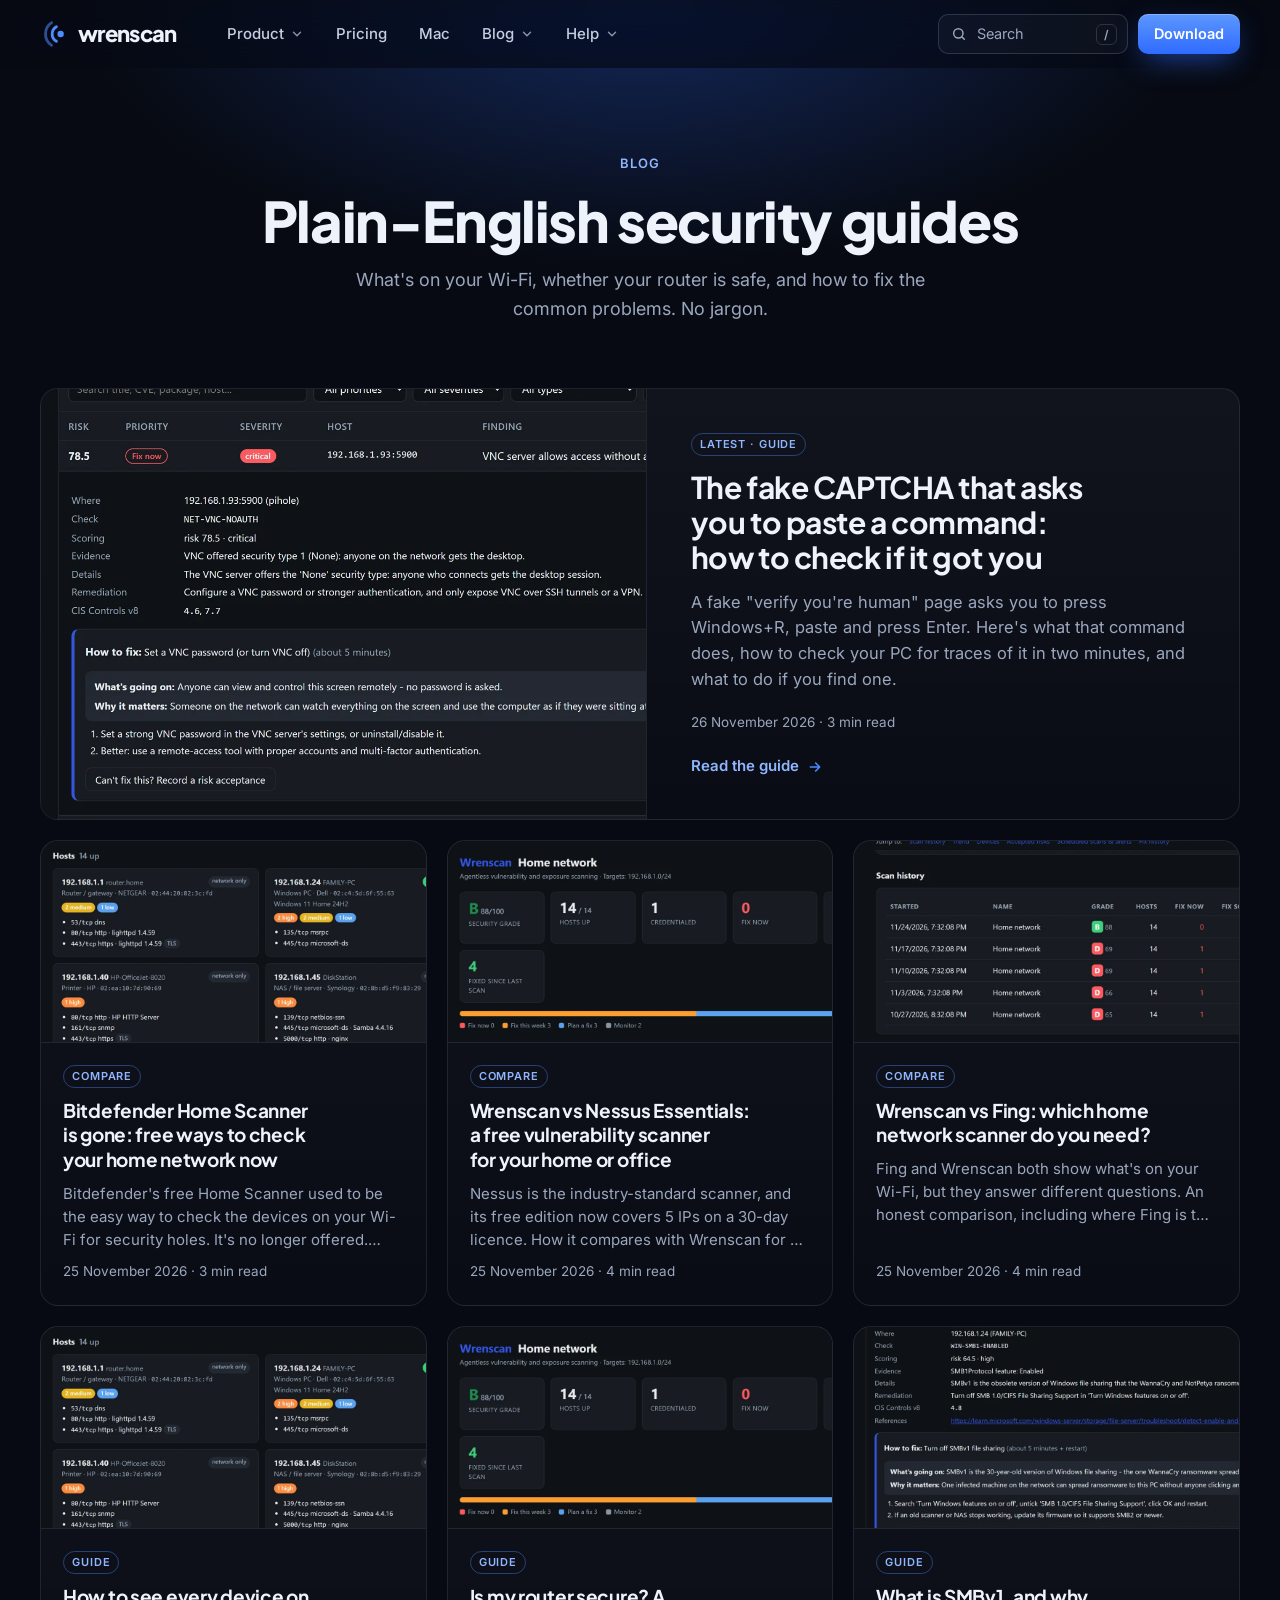
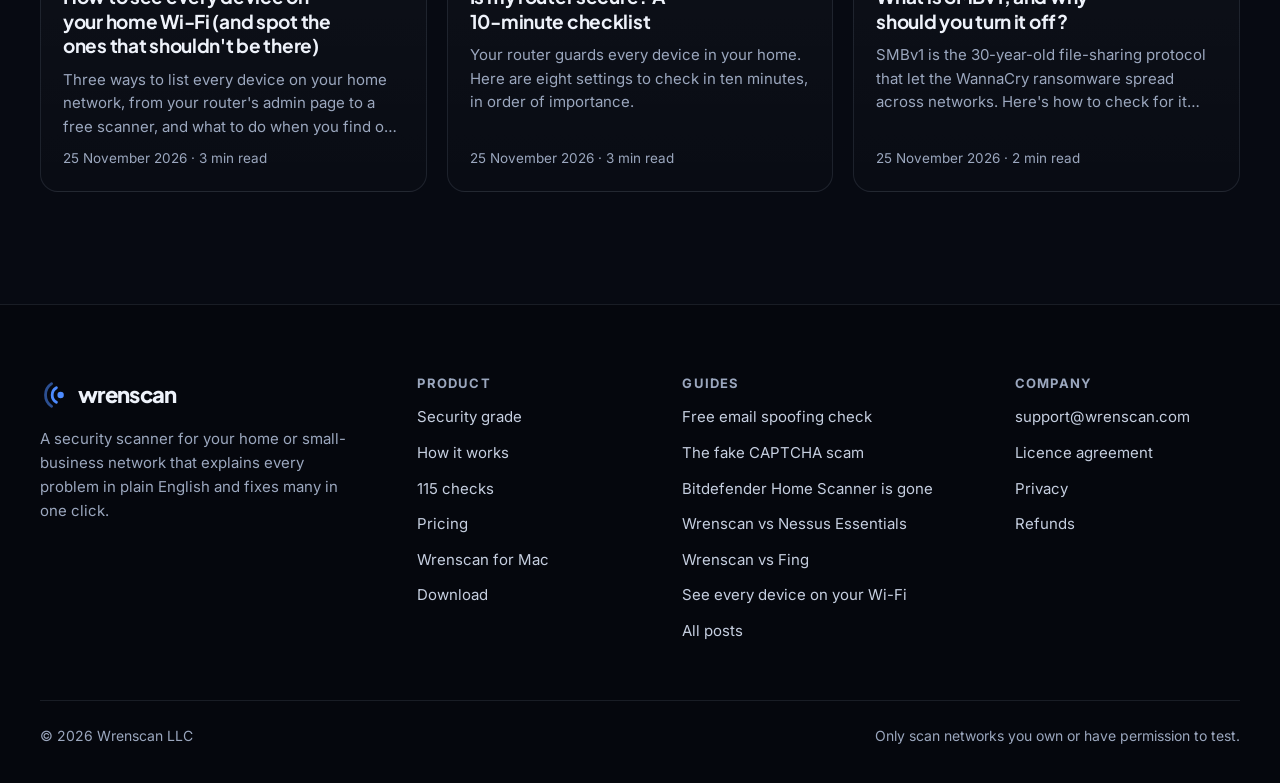
==== blog/index.html @ 688e8c09 "Wrenscan website: first build" ====
<!doctype html>
<html lang="en">
<head>
<meta charset="utf-8">
<meta name="viewport" content="width=device-width, initial-scale=1">
<title>Home Network Security Blog | Wrenscan</title>
<meta name="description" content="Plain-English home network security guides for your home or small office: what&#x27;s on your Wi-Fi, whether your router is safe, and how to fix common problems.">
<link rel="canonical" href="https://www.wrenscan.com/blog/">
<meta name="theme-color" content="#070A12">
<link rel="icon" href="/img/icon-512.png">
<meta property="og:type" content="website">
<meta property="og:site_name" content="Wrenscan">
<meta property="og:title" content="Home Network Security Blog | Wrenscan">
<meta property="og:description" content="Plain-English home network security guides for your home or small office: what&#x27;s on your Wi-Fi, whether your router is safe, and how to fix common problems.">
<meta property="og:url" content="https://www.wrenscan.com/blog/">
<meta property="og:image" content="https://downloads.wrenscan.com/media/wrenscan-grade-card-demo.png">
<meta name="twitter:card" content="summary_large_image">
<meta name="google-site-verification" content="NHtf7_Xchs2q6kfM6JXQihhtO17kkVJVDk80CTowZdQ">
<meta name="msvalidate.01" content="4A16E89AE0FC15107EBB53EFB575E0BF">
<link rel="preconnect" href="https://fonts.googleapis.com">
<link rel="preconnect" href="https://fonts.gstatic.com" crossorigin>
<link href="https://fonts.googleapis.com/css2?family=Inter:wght@400;500;600;700&family=Plus+Jakarta+Sans:wght@700;800&display=swap" rel="stylesheet">
<link rel="stylesheet" href="/assets/site.css">
</head>
<body>
<a class="skip" href="#top">Skip to content</a>
<header class="nav" id="nav">
  <div class="wrap">
    <a class="logo" href="/" aria-label="Wrenscan home"><svg viewBox="0 0 32 32" fill="none" aria-hidden="true"><circle cx="22" cy="16" r="3.4" fill="#4D8BFF"/><path d="M17.5 8.2a9 9 0 0 0 0 15.6" stroke="#4D8BFF" stroke-width="3" stroke-linecap="round"/><path d="M12.4 3.9a14.5 14.5 0 0 0 0 24.2" stroke="#4D8BFF" stroke-width="3" stroke-linecap="round" opacity=".55"/></svg>wrenscan</a>
    <ul class="menu" id="menu">
      <li><button type="button" aria-haspopup="true">Product <svg class="chev" viewBox="0 0 24 24" fill="none" stroke="currentColor" stroke-width="2.4" stroke-linecap="round" stroke-linejoin="round"><path d="m6 9 6 6 6-6"/></svg></button>
        <ul class="drop">
          <li><a href="/#grade"><b>Security grade</b><span>An A to F grade for every scan</span></a></li>
          <li><a href="/#how"><b>How it works</b><span>Find, check, rank, explain, fix</span></a></li>
          <li><a href="/#demo"><b>See it in action</b><span>A 42-second demo and real screens</span></a></li>
          <li><a href="/#checks"><b>115 checks</b><span>Everything Wrenscan looks for</span></a></li>
          <li><a href="/#privacy"><b>Your data</b><span>What stays on your PC</span></a></li>
          <li><a href="https://downloads.wrenscan.com/email-check.html"><b>Free email spoofing check</b><span>SPF and DMARC, in your browser</span></a></li>
        </ul>
      </li>
      <li><a href="/#pricing">Pricing</a></li>
      <li><a href="/mac/">Mac</a></li>
      <li><button type="button" aria-haspopup="true">Blog <svg class="chev" viewBox="0 0 24 24" fill="none" stroke="currentColor" stroke-width="2.4" stroke-linecap="round" stroke-linejoin="round"><path d="m6 9 6 6 6-6"/></svg></button>
        <ul class="drop">
          <li><a href="/post/fake-captcha-paste-command-scam/"><b>The fake CAPTCHA scam</b><span>Guide</span></a></li>
          <li><a href="/post/bitdefender-home-scanner-alternative/"><b>Bitdefender Home Scanner is gone</b><span>Compare</span></a></li>
          <li><a href="/post/wrenscan-vs-nessus-essentials/"><b>Wrenscan vs Nessus Essentials</b><span>Compare</span></a></li>
          <li><a href="/post/wrenscan-vs-fing/"><b>Wrenscan vs Fing</b><span>Compare</span></a></li>
          <li><a href="/blog/"><b>All posts</b><span>Plain-English security guides</span></a></li>
        </ul>
      </li>
      <li><button type="button" aria-haspopup="true">Help <svg class="chev" viewBox="0 0 24 24" fill="none" stroke="currentColor" stroke-width="2.4" stroke-linecap="round" stroke-linejoin="round"><path d="m6 9 6 6 6-6"/></svg></button>
        <ul class="drop">
          <li><a href="/#faq"><b>Questions and answers</b><span>Price, safety, privacy, Mac</span></a></li>
          <li><a href="https://downloads.wrenscan.com/download.html"><b>Download and install</b><span>Step by step, with the file's fingerprint</span></a></li>
          <li><a href="mailto:support@wrenscan.com"><b>Email support</b><span>support@wrenscan.com</span></a></li>
        </ul>
      </li>
    </ul>
    <div class="nav-right">
      <button class="searchbtn" type="button" id="openSearch" aria-label="Search"><svg viewBox="0 0 24 24" fill="none" stroke="currentColor" stroke-width="2.2" stroke-linecap="round"><circle cx="11" cy="11" r="7"/><path d="m20 20-3.5-3.5"/></svg><span>Search</span><kbd>/</kbd></button>
      <a class="btn btn-primary btn-sm" href="https://downloads.wrenscan.com/download.html">Download</a>
      <button class="burger" type="button" id="burger" aria-label="Menu" aria-expanded="false"><svg viewBox="0 0 24 24" fill="none" stroke="currentColor" stroke-width="2.2" stroke-linecap="round"><path d="M4 7h16M4 12h16M4 17h16"/></svg></button>
    </div>
  </div>
</header>
<main id="top">
<section class="pagehead"><div class="wrap"><span class="eyebrow">Blog</span><h1>Plain-English security guides</h1><p>What's on your Wi-Fi, whether your router is safe, and how to fix the common problems. No jargon.</p></div></section>
<section class="sec" style="padding-top:0"><div class="wrap"><div class="posts"><a class="pcard feat rv" href="/post/fake-captcha-paste-command-scam/"><span class="pimg"><img src="/img/explained.webp" alt=""></span><span class="pbody"><span class="k">Latest &middot; Guide</span><h3>The fake CAPTCHA that asks you to paste a command: how to check if it got you</h3><p>A fake &quot;verify you&#x27;re human&quot; page asks you to press Windows+R, paste and press Enter. Here&#x27;s what that command does, how to check your PC for traces of it in two minutes, and what to do if you find one.</p><span class="pmeta">26 November 2026 &middot; 3 min read</span><span class="more">Read the guide <svg viewBox="0 0 24 24" fill="none" stroke="currentColor" stroke-width="2.4" stroke-linecap="round" stroke-linejoin="round"><path d="M5 12h14M13 6l6 6-6 6"/></svg></span></span></a><a class="pcard rv" href="/post/bitdefender-home-scanner-alternative/"><span class="pimg"><img src="/img/devices.webp" alt="" loading="lazy"></span><span class="pbody"><span class="k">Compare</span><h3>Bitdefender Home Scanner is gone: free ways to check your home network now</h3><p>Bitdefender&#x27;s free Home Scanner used to be the easy way to check the devices on your Wi-Fi for security holes. It&#x27;s no longer offered. Here are the free options that still exist, and what each one is good for.</p><span class="pmeta">25 November 2026 &middot; 3 min read</span></span></a><a class="pcard rv" href="/post/wrenscan-vs-nessus-essentials/"><span class="pimg"><img src="/img/summary.webp" alt="" loading="lazy"></span><span class="pbody"><span class="k">Compare</span><h3>Wrenscan vs Nessus Essentials: a free vulnerability scanner for your home or office</h3><p>Nessus is the industry-standard scanner, and its free edition now covers 5 IPs on a 30-day licence. How it compares with Wrenscan for a home or small office, honestly.</p><span class="pmeta">25 November 2026 &middot; 4 min read</span></span></a><a class="pcard rv" href="/post/wrenscan-vs-fing/"><span class="pimg"><img src="/img/history.webp" alt="" loading="lazy"></span><span class="pbody"><span class="k">Compare</span><h3>Wrenscan vs Fing: which home network scanner do you need?</h3><p>Fing and Wrenscan both show what&#x27;s on your Wi-Fi, but they answer different questions. An honest comparison, including where Fing is the better choice.</p><span class="pmeta">25 November 2026 &middot; 4 min read</span></span></a><a class="pcard rv" href="/post/see-every-device-on-your-wifi/"><span class="pimg"><img src="/img/devices.webp" alt="" loading="lazy"></span><span class="pbody"><span class="k">Guide</span><h3>How to see every device on your home Wi-Fi (and spot the ones that shouldn&#x27;t be there)</h3><p>Three ways to list every device on your home network, from your router&#x27;s admin page to a free scanner, and what to do when you find one you don&#x27;t recognise.</p><span class="pmeta">25 November 2026 &middot; 3 min read</span></span></a><a class="pcard rv" href="/post/is-my-router-secure/"><span class="pimg"><img src="/img/summary.webp" alt="" loading="lazy"></span><span class="pbody"><span class="k">Guide</span><h3>Is my router secure? A 10-minute checklist</h3><p>Your router guards every device in your home. Here are eight settings to check in ten minutes, in order of importance.</p><span class="pmeta">25 November 2026 &middot; 3 min read</span></span></a><a class="pcard rv" href="/post/what-is-smbv1/"><span class="pimg"><img src="/img/fix.webp" alt="" loading="lazy"></span><span class="pbody"><span class="k">Guide</span><h3>What is SMBv1, and why should you turn it off?</h3><p>SMBv1 is the 30-year-old file-sharing protocol that let the WannaCry ransomware spread across networks. Here&#x27;s how to check for it and turn it off.</p><span class="pmeta">25 November 2026 &middot; 2 min read</span></span></a></div></div></section>
</main>

<footer>
  <div class="wrap">
    <div class="fgrid">
      <div><a class="logo" href="/"><svg viewBox="0 0 32 32" fill="none" aria-hidden="true"><circle cx="22" cy="16" r="3.4" fill="#4D8BFF"/><path d="M17.5 8.2a9 9 0 0 0 0 15.6" stroke="#4D8BFF" stroke-width="3" stroke-linecap="round"/><path d="M12.4 3.9a14.5 14.5 0 0 0 0 24.2" stroke="#4D8BFF" stroke-width="3" stroke-linecap="round" opacity=".55"/></svg>wrenscan</a><p class="blurb">A security scanner for your home or small-business network that explains every problem in plain English and fixes many in one click.</p></div>
      <div><h4>Product</h4><ul><li><a href="/#grade">Security grade</a></li><li><a href="/#how">How it works</a></li><li><a href="/#checks">115 checks</a></li><li><a href="/#pricing">Pricing</a></li><li><a href="/mac/">Wrenscan for Mac</a></li><li><a href="https://downloads.wrenscan.com/download.html">Download</a></li></ul></div>
      <div><h4>Guides</h4><ul><li><a href="https://downloads.wrenscan.com/email-check.html">Free email spoofing check</a></li><li><a href="/post/fake-captcha-paste-command-scam/">The fake CAPTCHA scam</a></li><li><a href="/post/bitdefender-home-scanner-alternative/">Bitdefender Home Scanner is gone</a></li><li><a href="/post/wrenscan-vs-nessus-essentials/">Wrenscan vs Nessus Essentials</a></li><li><a href="/post/wrenscan-vs-fing/">Wrenscan vs Fing</a></li><li><a href="/post/see-every-device-on-your-wifi/">See every device on your Wi-Fi</a></li><li><a href="/blog/">All posts</a></li></ul></div>
      <div><h4>Company</h4><ul><li><a href="mailto:support@wrenscan.com">support@wrenscan.com</a></li><li><a href="https://downloads.wrenscan.com/eula.html">Licence agreement</a></li><li><a href="https://downloads.wrenscan.com/privacy.html">Privacy</a></li><li><a href="https://downloads.wrenscan.com/refund-policy.html">Refunds</a></li></ul></div>
    </div>
    <div class="legal"><span>&copy; 2026 Wrenscan LLC</span><span>Only scan networks you own or have permission to test.</span></div>
  </div>
</footer>

<div class="sx" id="sx" role="dialog" aria-modal="true" aria-label="Search Wrenscan">
  <div class="sbox">
    <div class="sin"><svg viewBox="0 0 24 24" fill="none" stroke="currentColor" stroke-width="2.2" stroke-linecap="round"><circle cx="11" cy="11" r="7"/><path d="m20 20-3.5-3.5"/></svg><input id="sq" type="search" placeholder="Search: router, pricing, Mac, ransomware..." autocomplete="off" aria-controls="sres"><kbd>Esc</kbd></div>
    <div class="sres" id="sres" role="listbox"></div>
  </div>
</div>
<script src="/assets/site.js" defer></script>
</body>
</html>
---- assets/site.css ----
:root{
  --bg:#070A12; --bg2:#0A0E19; --panel:#0F1524; --line:rgba(148,163,184,.14); --line2:rgba(148,163,184,.24);
  --text:#EEF2FA; --muted:#9BA7BE; --soft:#C6CFE0; --brand:#4D8BFF; --brand2:#2F6BFF; --cyan:#3EE0FF; --green:#22C55E; --amber:#F5A524; --red:#F87171;
  --r:16px; --wrap:1200px; --head:"Plus Jakarta Sans",Inter,system-ui,-apple-system,"Segoe UI",sans-serif; --body:Inter,system-ui,-apple-system,"Segoe UI",Roboto,sans-serif;
}
*{box-sizing:border-box}
html{scroll-behavior:smooth;scroll-padding-top:88px;-webkit-text-size-adjust:100%}
body{margin:0;background:var(--bg);color:var(--text);font:16px/1.6 var(--body);-webkit-font-smoothing:antialiased;overflow-x:hidden}
img,video{max-width:100%;height:auto;display:block}
a{color:inherit;text-decoration:none}
button{font:inherit;color:inherit;background:none;border:0;cursor:pointer}
:focus-visible{outline:2px solid var(--cyan);outline-offset:3px;border-radius:6px}
.skip{position:fixed;left:16px;top:-80px;z-index:200;padding:12px 18px;border-radius:10px;background:#fff;color:#0B1A4A;font:600 15px var(--body);transition:top .15s}
.skip:focus{top:12px}
.wrap{width:min(var(--wrap),100% - 48px);margin-inline:auto}
.sr{position:absolute;width:1px;height:1px;overflow:hidden;clip:rect(0 0 0 0);white-space:nowrap}
h1,h2,h3{font-family:var(--head);letter-spacing:-.025em;line-height:1.08;margin:0;text-wrap:balance}
p{margin:0}
.grad{background:linear-gradient(92deg,#9CC0FF 0%,#4D8BFF 45%,#3EE0FF 100%);-webkit-background-clip:text;background-clip:text;color:transparent}

.btn{display:inline-flex;align-items:center;justify-content:center;gap:10px;height:48px;padding:0 22px;border-radius:12px;font-weight:600;font-size:15.5px;white-space:nowrap;transition:transform .15s,box-shadow .2s,background .2s,border-color .2s}
.btn svg{width:18px;height:18px;flex:none}
.btn-primary{background:linear-gradient(180deg,#5C97FF,#2F6BFF);color:#fff;box-shadow:0 1px 0 rgba(255,255,255,.25) inset,0 10px 30px -8px rgba(47,107,255,.7)}
.btn-primary:hover{transform:translateY(-1px);box-shadow:0 1px 0 rgba(255,255,255,.3) inset,0 16px 40px -8px rgba(47,107,255,.85)}
.btn-ghost{border:1px solid var(--line2);background:rgba(255,255,255,.03);color:var(--text)}
.btn-ghost:hover{border-color:rgba(77,139,255,.7);background:rgba(77,139,255,.08)}
.btn-sm{height:40px;padding:0 16px;font-size:14.5px;border-radius:10px}
.btn-block{width:100%}

.nav{position:fixed;inset:0 0 auto 0;z-index:50;height:68px;background:rgba(7,10,18,.72);backdrop-filter:saturate(160%) blur(14px);-webkit-backdrop-filter:saturate(160%) blur(14px);border-bottom:1px solid transparent;transition:border-color .2s,background .2s}
.nav.scrolled{border-color:var(--line);background:rgba(7,10,18,.9)}
.nav .wrap{height:68px;display:flex;align-items:center;gap:28px}
.logo{display:flex;align-items:center;gap:8px;font-family:var(--head);font-weight:800;font-size:22px;letter-spacing:-.03em}
.logo svg{width:30px;height:30px}
.menu{display:flex;align-items:center;gap:4px;margin:0 0 0 8px;padding:0}
.menu>li{list-style:none;position:relative}
.menu>li>a,.menu>li>button{display:flex;align-items:center;gap:6px;height:40px;padding:0 14px;border-radius:10px;color:var(--soft);font-weight:500;font-size:15px;transition:color .15s,background .15s}
.menu>li>a:hover,.menu>li>button:hover,.menu>li:focus-within>button{color:#fff;background:rgba(255,255,255,.06)}
.menu .chev{width:14px;height:14px;opacity:.7;transition:transform .2s}
.menu>li:hover .chev,.menu>li:focus-within .chev{transform:rotate(180deg)}
.drop{position:absolute;top:calc(100% + 8px);left:-8px;min-width:300px;margin:0;padding:8px;background:#0E1423;border:1px solid var(--line2);border-radius:14px;box-shadow:0 30px 80px -20px rgba(0,0,0,.8);opacity:0;visibility:hidden;transform:translateY(-6px);transition:opacity .16s,transform .16s,visibility .16s}
.drop::before{content:"";position:absolute;inset:-10px 0 auto 0;height:10px}
.menu>li:hover .drop,.menu>li:focus-within .drop{opacity:1;visibility:visible;transform:none}
.drop li{list-style:none}
.drop a{display:block;padding:10px 12px;border-radius:10px;font-size:14.5px;line-height:1.35}
.drop a b{display:block;color:#fff;font-weight:600}
.drop a span{color:var(--muted);font-size:13px}
.drop a:hover,.drop a:focus-visible{background:rgba(77,139,255,.12)}
.nav-right{margin-left:auto;display:flex;align-items:center;gap:10px}
.searchbtn{display:flex;align-items:center;gap:10px;height:40px;padding:0 10px 0 12px;min-width:190px;border:1px solid var(--line2);border-radius:10px;color:var(--muted);font-size:14.5px;background:rgba(255,255,255,.03);transition:border-color .2s,color .2s}
.searchbtn:hover{border-color:rgba(77,139,255,.7);color:#fff}
.searchbtn svg{width:16px;height:16px}
.searchbtn kbd{margin-left:auto;font:600 12px var(--body);padding:2px 7px;border:1px solid var(--line2);border-radius:6px;color:var(--muted)}
.burger{display:none;width:42px;height:42px;border-radius:10px;border:1px solid var(--line2);align-items:center;justify-content:center}
.burger svg{width:20px;height:20px}

.hero{position:relative;padding:140px 0 72px;overflow:hidden;isolation:isolate}
.hero::before{content:"";position:absolute;inset:0;z-index:-2;background:
  radial-gradient(900px 520px at 78% 8%,rgba(47,107,255,.42),transparent 62%),
  radial-gradient(700px 480px at 8% 0%,rgba(62,224,255,.12),transparent 60%),
  linear-gradient(180deg,#0A1024 0%,var(--bg) 78%)}
.hero::after{content:"";position:absolute;inset:0;z-index:-1;background-image:linear-gradient(rgba(148,163,184,.07) 1px,transparent 1px),linear-gradient(90deg,rgba(148,163,184,.07) 1px,transparent 1px);background-size:56px 56px;-webkit-mask-image:radial-gradient(ellipse 75% 60% at 60% 20%,#000 20%,transparent 75%);mask-image:radial-gradient(ellipse 75% 60% at 60% 20%,#000 20%,transparent 75%)}
.hero-grid{display:grid;grid-template-columns:minmax(0,1fr) minmax(0,1.08fr);gap:56px;align-items:center}
.eyebrow{display:inline-flex;align-items:center;gap:8px;font:600 13px/1 var(--body);letter-spacing:.09em;text-transform:uppercase;color:#8FB6FF}
.eyebrow.pill{max-width:100%;line-height:1.35;padding:8px 12px;border:1px solid rgba(77,139,255,.4);border-radius:999px;background:rgba(77,139,255,.1);margin-bottom:24px}
.eyebrow.pill i{width:7px;height:7px;border-radius:50%;background:var(--cyan);box-shadow:0 0 0 4px rgba(62,224,255,.18)}
.hero h1{font-size:clamp(40px,5.1vw,66px);font-weight:800;line-height:1.04}
.hero h1 .k{display:block}
.lede{margin-top:22px;max-width:560px;font-size:19px;line-height:1.6;color:var(--soft)}
.cta{margin-top:32px;display:flex;flex-wrap:wrap;gap:12px}
.trust{margin:26px 0 0;padding:0;display:grid;grid-template-columns:repeat(2,max-content);gap:10px 28px;color:var(--muted);font-size:14.5px}
.trust li{list-style:none;display:flex;align-items:center;gap:8px;white-space:nowrap}
.trust svg{width:16px;height:16px;color:var(--green);flex:none}

.shot{position:relative}
.win{border:1px solid rgba(255,255,255,.12);border-radius:14px;background:#0B0F1A;overflow:hidden;box-shadow:0 0 0 1px rgba(0,0,0,.4),0 50px 120px -30px rgba(47,107,255,.55),0 30px 60px -30px rgba(0,0,0,.9)}
.win-bar{display:flex;align-items:center;gap:7px;height:38px;padding:0 14px;background:#111727;border-bottom:1px solid rgba(255,255,255,.07);font-size:12.5px;color:var(--muted)}
.win-bar i{width:11px;height:11px;border-radius:50%;background:#FF5F57}.win-bar i:nth-child(2){background:#FEBC2E}.win-bar i:nth-child(3){background:#28C840}
.win-bar span{margin-left:8px}
.win img{width:100%;height:auto}
.hero .win{transform:perspective(1800px) rotateY(var(--ry,-9deg)) rotateX(var(--rx,4deg));transform-origin:left center;transition:transform .25s ease-out}
.float{position:absolute;display:flex;align-items:center;gap:12px;padding:12px 16px 12px 12px;border:1px solid rgba(255,255,255,.14);border-radius:14px;background:rgba(14,20,35,.88);backdrop-filter:blur(10px);-webkit-backdrop-filter:blur(10px);box-shadow:0 24px 60px -20px rgba(0,0,0,.9);font-size:13.5px;line-height:1.35;color:var(--soft)}
.float b{display:block;font:800 18px/1.15 var(--head);color:#fff}
.float .g{display:grid;place-items:center;width:46px;height:46px;border-radius:11px;background:linear-gradient(180deg,#2DBE68,#15803D);font:800 26px/1 var(--head);color:#fff}
.float .up{color:#4ADE80;font-weight:600}
.float.f1{left:-30px;top:-26px;animation:bob 6s ease-in-out infinite}
.float.f2{right:-10px;bottom:34px;animation:bob 7s ease-in-out -2s infinite}
.float .ok{display:grid;place-items:center;width:34px;height:34px;border-radius:50%;background:rgba(34,197,94,.16);color:#4ADE80}
.float .ok svg{width:18px;height:18px}
.float u{color:#8FB6FF;text-underline-offset:3px}
@keyframes bob{50%{transform:translateY(-8px)}}

.stats{margin-top:72px;display:grid;grid-template-columns:repeat(4,1fr);border:1px solid var(--line);border-radius:18px;background:linear-gradient(180deg,rgba(255,255,255,.045),rgba(255,255,255,.015))}
.stat{padding:26px 28px;border-left:1px solid var(--line)}
.stat:first-child{border-left:0}
.stat b{display:block;font:800 40px/1 var(--head);letter-spacing:-.03em;font-variant-numeric:tabular-nums}
.stat span{display:block;margin-top:8px;color:var(--muted);font-size:14.5px}

section{position:relative}
.sec{padding:112px 0}
.sec.alt{background:var(--bg2);border-block:1px solid var(--line)}
.head{max-width:760px;margin:0 auto 56px;text-align:center}
.head h2{margin-top:14px;font-size:clamp(30px,3.6vw,46px);font-weight:800}
.head p{margin-top:16px;font-size:18px;color:var(--muted)}
.card{position:relative;padding:28px;border:1px solid var(--line);border-radius:var(--r);background:linear-gradient(180deg,rgba(255,255,255,.045),rgba(255,255,255,.012));transition:border-color .2s,transform .2s,opacity .25s}
.card:hover{border-color:rgba(77,139,255,.55);transform:translateY(-2px)}
.card h3{font-size:19px;font-weight:700;letter-spacing:-.015em;line-height:1.25}
.card p{margin-top:8px;color:var(--muted);font-size:15px;line-height:1.55}
.ico{display:grid;place-items:center;width:44px;height:44px;margin-bottom:18px;border-radius:12px;background:linear-gradient(180deg,#4D8BFF,#2456E6);box-shadow:0 1px 0 rgba(255,255,255,.3) inset,0 10px 24px -10px rgba(47,107,255,.9);color:#fff}
.ico svg{width:22px;height:22px}
.grid3{display:grid;grid-template-columns:repeat(3,1fr);gap:18px}
.tag{display:inline-block;margin-left:8px;padding:4px 8px;border-radius:999px;font:700 11px/1 var(--body);letter-spacing:.08em;text-transform:uppercase;color:#07101F;background:var(--cyan);vertical-align:middle}

/* grade + demo widget */
.split{display:grid;grid-template-columns:minmax(0,.95fr) minmax(0,1.05fr);gap:64px;align-items:center}
.split h2{margin-top:14px;font-size:clamp(30px,3.6vw,46px);font-weight:800}
.split .p{margin-top:18px;font-size:18px;color:var(--muted)}
.rules{margin:26px 0 0;padding:0;display:grid;gap:12px}
.rules li{list-style:none;display:flex;gap:14px;align-items:center;padding:14px 16px;border:1px solid var(--line);border-radius:14px;background:rgba(255,255,255,.025);color:var(--soft);font-size:15.5px;line-height:1.45}
.badge{flex:none;display:grid;place-items:center;width:34px;height:34px;border-radius:9px;font:800 18px/1 var(--head);color:#fff}
.b-a{background:linear-gradient(180deg,#2DBE68,#15803D)}.b-c{background:linear-gradient(180deg,#F5B041,#D97706)}.b-d{background:linear-gradient(180deg,#F87171,#DC2626)}
.demo{border:1px solid rgba(255,255,255,.12);border-radius:20px;background:#0B0F1A;box-shadow:0 50px 120px -40px rgba(47,107,255,.6),0 30px 60px -30px #000;overflow:hidden}
.demo-top{display:flex;align-items:center;gap:18px;padding:22px 24px;border-bottom:1px solid var(--line);background:linear-gradient(180deg,#121A2E,#0E1423)}
.gbox{flex:none;display:grid;place-items:center;width:76px;height:76px;border-radius:18px;font:800 44px/1 var(--head);color:#fff;transition:background .4s,transform .3s}
.gbox.pop{transform:scale(1.08)}
.g-D{background:linear-gradient(180deg,#F87171,#DC2626)}.g-C{background:linear-gradient(180deg,#F5B041,#D97706)}.g-B{background:linear-gradient(180deg,#2DBE68,#15803D)}.g-A{background:linear-gradient(180deg,#34D399,#059669)}
.demo-top .lbl{font-size:13px;color:var(--muted);letter-spacing:.06em;text-transform:uppercase;font-weight:600}
.demo-top .score{font:800 34px/1.1 var(--head);letter-spacing:-.03em;font-variant-numeric:tabular-nums}
.demo-top .score small{font:500 16px var(--body);color:var(--muted);letter-spacing:0}
.demo-top .why{margin-top:2px;font-size:14.5px;color:var(--soft)}
.meter{height:6px;background:rgba(255,255,255,.07)}
.meter i{display:block;height:100%;width:69%;background:linear-gradient(90deg,#F87171,#F5A524 45%,#22C55E);transition:width .5s ease}
.probs{margin:0;padding:8px 12px}
.probs li{list-style:none;display:flex;align-items:center;gap:12px;padding:13px 12px;border-bottom:1px solid var(--line);font-size:15px;transition:opacity .3s}
.probs li:last-child{border-bottom:0}
.probs .t{flex:1;min-width:0}
.probs .t b{display:block;font-weight:600;color:var(--text)}
.probs .t span{font-size:13px;color:var(--muted)}
.pill{flex:none;padding:4px 9px;border-radius:999px;border:1px solid;font-size:12px;font-weight:600;white-space:nowrap}
.pill.u-now{color:#FCA5A5;border-color:rgba(248,113,113,.55)}.pill.u-week{color:#FCD34D;border-color:rgba(245,165,36,.55)}.pill.u-plan{color:#93C5FD;border-color:rgba(77,139,255,.55)}
.fixb{flex:none;height:34px;padding:0 14px;border-radius:9px;background:linear-gradient(180deg,#5C97FF,#2F6BFF);color:#fff;font-weight:600;font-size:13.5px;min-width:92px;transition:background .2s,transform .15s}
.fixb:hover{transform:translateY(-1px)}
.probs li.done .t b{text-decoration:line-through;color:var(--muted)}
.probs li.done .pill{opacity:.35}
.probs li.done .fixb{background:none;border:1px solid var(--line2);color:#8FB6FF}
.demo-foot{display:flex;justify-content:space-between;gap:12px;padding:14px 24px;border-top:1px solid var(--line);font-size:13px;color:var(--muted)}
.demo-foot button{color:#8FB6FF;font-weight:600;font-size:13px}
.sharestrip{margin-top:72px;display:grid;grid-template-columns:minmax(0,1fr) minmax(0,1fr);gap:56px;align-items:center;padding:36px;border:1px solid var(--line);border-radius:22px;background:linear-gradient(180deg,rgba(255,255,255,.04),rgba(255,255,255,.01))}
.sharestrip img{border-radius:14px;border:1px solid rgba(255,255,255,.12);box-shadow:0 30px 70px -30px #000}
.sharestrip h3{font-size:26px;font-weight:800}
.sharestrip p{margin-top:12px;color:var(--muted);font-size:16.5px}
.quote{margin-top:18px;padding:14px 16px;border-left:3px solid var(--brand);background:rgba(77,139,255,.08);border-radius:0 12px 12px 0;color:var(--soft);font-size:15px}

/* showcase */
.video{max-width:980px;margin:0 auto 72px}
.video video{width:100%;aspect-ratio:16/9;background:#0A1024}
.tabs{display:grid;grid-template-columns:minmax(0,.8fr) minmax(0,1.2fr);gap:40px;align-items:start}
.tablist{display:grid;gap:10px}
.tab{width:100%;text-align:left;padding:20px 22px;border:1px solid var(--line);border-radius:14px;background:rgba(255,255,255,.02);transition:border-color .2s,background .2s}
.tab h3{font-size:18px;font-weight:700;letter-spacing:-.01em;display:flex;align-items:center;gap:12px}
.tab h3 i{font:700 12px/1 var(--body);font-style:normal;color:#8FB6FF;border:1px solid rgba(77,139,255,.45);border-radius:999px;padding:5px 8px}
.tab p{margin-top:8px;color:var(--muted);font-size:15px}
.tab:hover{border-color:var(--line2)}
.tab[aria-selected="true"]{border-color:rgba(77,139,255,.7);background:linear-gradient(180deg,rgba(77,139,255,.14),rgba(77,139,255,.04));box-shadow:0 20px 50px -30px rgba(47,107,255,.9)}
.panel{display:none}
.panel.on{display:block;animation:fade .35s ease}
.panel .crop{overflow:hidden;aspect-ratio:16/10.4;background:#0B0F1A}
.panel .crop img{width:100%;height:100%;object-fit:cover;object-position:left top}
.panel .crop.zoom img{width:150%;max-width:none;height:auto}
@keyframes fade{from{opacity:0;transform:translateY(6px)}}

/* checks */
.chips{display:flex;flex-wrap:wrap;gap:10px;justify-content:center;margin:-16px 0 36px}
.chip{height:40px;padding:0 16px;border:1px solid var(--line2);border-radius:999px;color:var(--soft);font-weight:600;font-size:14.5px;background:rgba(255,255,255,.03);transition:all .2s}
.chip b{margin-left:6px;color:var(--muted);font-weight:600}
.chip:hover{border-color:rgba(77,139,255,.7)}
.chip[aria-pressed="true"]{background:linear-gradient(180deg,#5C97FF,#2F6BFF);border-color:transparent;color:#fff}
.chip[aria-pressed="true"] b{color:#DCE8FF}
.bento{display:grid;grid-template-columns:repeat(4,1fr);gap:16px}
.bento .card{padding:24px;display:flex;flex-direction:column}
.bento .n{font:800 40px/1 var(--head);letter-spacing:-.03em;margin-bottom:14px;align-self:flex-start}
.bento .wide{grid-column:span 2}
.bento .feat{background:linear-gradient(135deg,rgba(77,139,255,.2),rgba(62,224,255,.05) 60%),linear-gradient(180deg,rgba(255,255,255,.045),rgba(255,255,255,.012));border-color:rgba(77,139,255,.45)}
.bento .card.dim{opacity:.22}
.bento .try{justify-content:center;background:linear-gradient(135deg,rgba(62,224,255,.12),rgba(77,139,255,.06));border-style:dashed;border-color:rgba(62,224,255,.4)}
.link{display:inline-flex;align-items:center;gap:6px;margin-top:12px;color:#8FB6FF;font-weight:600;font-size:15px}
.link:hover{color:#fff}
.link svg{width:16px;height:16px;transition:transform .15s}.link:hover svg{transform:translateX(3px)}
.after{margin-top:32px;text-align:center;color:var(--muted);font-size:15.5px}
.prio{display:inline-flex;gap:8px;flex-wrap:wrap;justify-content:center;margin-top:14px}
.prio span{padding:6px 12px;border-radius:999px;font-size:13px;font-weight:600;border:1px solid}
.p1{color:#FCA5A5;border-color:rgba(248,113,113,.5)}.p2{color:#FCD34D;border-color:rgba(245,165,36,.5)}.p3{color:#93C5FD;border-color:rgba(77,139,255,.5)}.p4{color:#CBD5E1;border-color:var(--line2)}

.more{display:grid;grid-template-columns:repeat(3,1fr);gap:0 40px}
.more>div{display:flex;gap:16px;padding:22px 0;border-bottom:1px solid var(--line)}
.more svg{flex:none;width:22px;height:22px;margin-top:3px;color:var(--brand)}
.more h3{font:600 17px/1.3 var(--body);letter-spacing:0}
.more p{margin-top:6px;color:var(--muted);font-size:15px;line-height:1.55}

.privacy{display:grid;grid-template-columns:auto 1fr;gap:28px;align-items:center;padding:40px 44px;border:1px solid rgba(77,139,255,.35);border-radius:22px;background:radial-gradient(600px 240px at 0% 0%,rgba(77,139,255,.18),transparent 70%),var(--panel)}
.privacy .ico{width:64px;height:64px;border-radius:18px;margin:0}.privacy .ico svg{width:32px;height:32px}
.privacy h2{font-size:30px;font-weight:800}
.privacy p{margin-top:10px;color:var(--soft);font-size:16.5px;max-width:900px}

/* pricing */
.finder{max-width:860px;margin:0 auto 56px;padding:24px 28px;border:1px solid var(--line2);border-radius:18px;background:var(--panel);display:grid;grid-template-columns:auto 1fr;gap:18px 28px;align-items:center}
.seg{display:inline-flex;padding:4px;border:1px solid var(--line2);border-radius:12px;background:#080C16}
.seg button{height:36px;padding:0 16px;border-radius:9px;font-weight:600;font-size:14.5px;color:var(--muted)}
.seg button[aria-pressed="true"]{background:rgba(77,139,255,.2);color:#fff}
.range{display:flex;align-items:center;gap:16px}
.range label{font-size:14.5px;color:var(--muted);white-space:nowrap}
.range output{min-width:54px;text-align:right;font:800 22px/1 var(--head);font-variant-numeric:tabular-nums}
input[type=range]{flex:1;min-width:0;height:6px;-webkit-appearance:none;appearance:none;background:linear-gradient(90deg,var(--brand) var(--v,3%),rgba(255,255,255,.12) var(--v,3%));border-radius:999px;outline-offset:6px}
input[type=range]::-webkit-slider-thumb{-webkit-appearance:none;width:22px;height:22px;border-radius:50%;background:#fff;border:4px solid var(--brand2);box-shadow:0 4px 14px rgba(47,107,255,.7);cursor:grab}
input[type=range]::-moz-range-thumb{width:16px;height:16px;border-radius:50%;background:#fff;border:4px solid var(--brand2);cursor:grab}
.verdict{grid-column:1/-1;padding-top:16px;border-top:1px solid var(--line);font-size:16px;color:var(--soft)}
.verdict b{color:#fff}
.sub{margin:0 0 20px;font:700 14px/1 var(--body);letter-spacing:.09em;text-transform:uppercase;color:var(--muted)}
.plans2{display:grid;grid-template-columns:repeat(2,1fr);gap:18px;margin-bottom:56px}
.plans4{display:grid;grid-template-columns:repeat(4,1fr);gap:18px}
.plan{position:relative;display:flex;flex-direction:column;padding:30px;border:1px solid var(--line);border-radius:20px;background:linear-gradient(180deg,rgba(255,255,255,.045),rgba(255,255,255,.012));transition:box-shadow .3s,border-color .3s}
.plan.hot{border-color:transparent;background:linear-gradient(var(--panel),var(--panel)) padding-box,linear-gradient(140deg,#4D8BFF,#3EE0FF 55%,rgba(77,139,255,.2)) border-box}
.plan.pick{border-color:var(--cyan);box-shadow:0 0 0 1px var(--cyan),0 40px 100px -40px rgba(62,224,255,.7)}
.plan.pick::after{content:"Fits you";position:absolute;top:-12px;right:20px;padding:5px 10px;border-radius:999px;background:var(--cyan);color:#07101F;font:700 11px/1 var(--body);letter-spacing:.08em;text-transform:uppercase}
.plan .top{display:flex;align-items:center;justify-content:space-between;gap:12px;min-height:26px}
.plans4 .top{flex-direction:column-reverse;align-items:flex-start}
.plans4 .price small{display:block;margin:10px 0 0}
.plan h3{white-space:nowrap}
.plan h3{font-size:20px;font-weight:700;letter-spacing:-.01em}
.soon{padding:5px 10px;border-radius:999px;font:700 11px/1 var(--body);letter-spacing:.08em;text-transform:uppercase;color:#7DD3FC;border:1px solid rgba(62,224,255,.4);background:rgba(62,224,255,.08);white-space:nowrap}
.price{margin-top:16px;font:800 40px/1 var(--head);letter-spacing:-.03em}
.price small{display:inline-block;font:500 15px/1.3 var(--body);letter-spacing:0;color:var(--muted);margin-left:6px}
.plan .d{margin-top:14px;color:var(--muted);font-size:15px;line-height:1.55}
.ticks{margin:20px 0 0;padding:0;display:grid;gap:10px}
.ticks li{list-style:none;display:flex;gap:10px;color:var(--soft);font-size:15px;line-height:1.45}
.ticks svg{flex:none;width:18px;height:18px;margin-top:2px;color:var(--green)}
.trial{margin-top:22px;padding:14px 16px;border-radius:12px;background:rgba(77,139,255,.1);border:1px solid rgba(77,139,255,.3);font-size:14.5px;color:var(--soft)}
.trial b{color:#fff}
.plan .sp{flex:1;min-height:24px}

.founder{max-width:820px;margin:0 auto;padding:48px;text-align:center;border:1px solid var(--line2);border-radius:24px;background:radial-gradient(500px 220px at 50% 0%,rgba(77,139,255,.2),transparent 70%),var(--panel)}
.founder h2{font-size:34px;font-weight:800}
.founder p{margin:14px auto 0;max-width:600px;color:var(--soft);font-size:16.5px}
.form{display:flex;gap:10px;max-width:520px;margin:28px auto 0}
.form input{flex:1;min-width:0;height:48px;padding:0 16px;border-radius:12px;border:1px solid var(--line2);background:#080C16;color:#fff;font:inherit}
.form input::placeholder{color:#6B7892}
.form input:focus{outline:none;border-color:var(--brand);box-shadow:0 0 0 4px rgba(77,139,255,.2)}
.founder .fine{margin-top:16px;color:var(--muted);font-size:13.5px}
.fine a{text-decoration:underline;text-underline-offset:3px}
.band{position:relative;overflow:hidden;padding:96px 0;text-align:center;background:radial-gradient(800px 360px at 50% 120%,rgba(62,224,255,.22),transparent 70%),linear-gradient(135deg,#0E1B45,#1337A5 60%,#0E1B45);border-block:1px solid rgba(77,139,255,.35)}
.band h2{font-size:clamp(30px,4vw,50px);font-weight:800}
.band p{margin-top:16px;color:#D5E1FF;font-size:18px}
.band .cta{justify-content:center}
.band .btn-primary{background:#fff;color:#0B1A4A;box-shadow:0 14px 40px -10px rgba(0,0,0,.6)}

.faq{max-width:860px;margin:0 auto;display:grid;gap:10px}
.faq details{border:1px solid var(--line);border-radius:14px;background:rgba(255,255,255,.02);transition:border-color .2s,background .2s}
.faq details[open]{border-color:rgba(77,139,255,.5);background:rgba(77,139,255,.06)}
.faq summary{display:flex;align-items:center;justify-content:space-between;gap:16px;padding:20px 22px;cursor:pointer;list-style:none;font:600 17px/1.35 var(--body)}
.faq summary::-webkit-details-marker{display:none}
.faq summary svg{flex:none;width:20px;height:20px;color:var(--muted);transition:transform .2s}
.faq details[open] summary svg{transform:rotate(45deg);color:#8FB6FF}
.faq .a{padding:0 22px 22px;color:var(--soft);font-size:15.5px;max-width:740px}
.faq .a a{color:#8FB6FF;text-decoration:underline;text-underline-offset:3px}
.own{max-width:860px;margin:40px auto 0;display:flex;gap:14px;align-items:flex-start;padding:18px 22px;border:1px solid var(--line);border-radius:14px;color:var(--muted);font-size:15px}
.own svg{flex:none;width:20px;height:20px;margin-top:2px;color:var(--amber)}
.own b{color:var(--text)}

footer{padding:72px 0 36px;border-top:1px solid var(--line);background:#05070D}
.fgrid{display:grid;grid-template-columns:1.5fr 1fr 1.3fr 1fr;gap:40px}
footer h4{margin:0 0 14px;font:700 13px/1 var(--body);letter-spacing:.09em;text-transform:uppercase;color:var(--muted)}
footer ul{margin:0;padding:0;display:grid;gap:10px}
footer li{list-style:none}
footer li a{color:var(--soft);font-size:15px}
footer li a:hover{color:#fff}
.blurb{margin-top:14px;max-width:320px;color:var(--muted);font-size:15px}
.legal{margin-top:56px;padding-top:24px;border-top:1px solid var(--line);display:flex;flex-wrap:wrap;gap:10px 24px;justify-content:space-between;color:var(--muted);font-size:14px}

.sx{position:fixed;inset:0;z-index:100;display:none;padding:12vh 20px 20px;background:rgba(3,5,10,.72);backdrop-filter:blur(6px);-webkit-backdrop-filter:blur(6px)}
.sx.on{display:block}
.sbox{max-width:640px;margin:0 auto;border:1px solid var(--line2);border-radius:18px;background:#0E1423;box-shadow:0 60px 140px -30px #000;overflow:hidden}
.sin{display:flex;align-items:center;gap:12px;padding:0 18px;border-bottom:1px solid var(--line)}
.sin svg{width:20px;height:20px;color:var(--muted)}
.sin input{flex:1;min-width:0;height:58px;border:0;background:none;color:#fff;font:500 17px var(--body);outline:none}
.sin kbd{font:600 12px var(--body);padding:3px 8px;border:1px solid var(--line2);border-radius:6px;color:var(--muted)}
.sres{max-height:52vh;overflow:auto;padding:8px}
.sres a{display:flex;align-items:center;gap:14px;padding:12px 14px;border-radius:12px}
.sres a.on,.sres a:hover{background:rgba(77,139,255,.14)}
.sres .t{font:600 15px/1.3 var(--body);color:#fff}
.sres .s{font-size:13px;color:var(--muted)}
.sres .k{margin-left:auto;font:600 11px/1 var(--body);letter-spacing:.08em;text-transform:uppercase;color:#8FB6FF;border:1px solid rgba(77,139,255,.4);border-radius:999px;padding:5px 8px;white-space:nowrap}
.sres .none{padding:22px;color:var(--muted);text-align:center}

.rv{opacity:0;transform:translateY(18px);transition:opacity .6s ease,transform .6s ease}
.rv.in{opacity:1;transform:none}
@media (prefers-reduced-motion:reduce){.rv{opacity:1;transform:none;transition:none}.float{animation:none}html{scroll-behavior:auto}}

@media (max-width:1100px){
  .menu{display:none}.burger{display:flex}.searchbtn{min-width:0;padding:0 12px}.searchbtn span,.searchbtn kbd{display:none}
  .nav.open{height:auto;background:#070A12;border-color:var(--line)}
  .nav.open .wrap{flex-wrap:wrap;height:auto;padding-bottom:16px;row-gap:0}
  .nav.open .logo{height:68px}
  .nav.open .menu{display:block;order:9;width:100%;margin:0;max-height:calc(100vh - 100px);overflow:auto}
  .nav.open .menu>li>a,.nav.open .menu>li>button{width:100%;height:48px;font-size:16px;padding:0 6px;color:#fff}
  .nav.open .drop{position:static;opacity:1;visibility:visible;transform:none;border:0;box-shadow:none;background:none;padding:0 0 8px 6px;min-width:0}
  .nav.open .drop a span,.nav.open .chev{display:none}
  .nav.open .drop a b{font-weight:500;color:var(--soft)}
  .plans4,.bento{grid-template-columns:repeat(2,1fr)}
}
@media (max-width:920px){
  .hero{padding:112px 0 56px}
  .hero-grid,.split,.tabs,.sharestrip{grid-template-columns:minmax(0,1fr);gap:44px}
  .hero .win{transform:none}
  .float.f1{left:-8px;top:-22px}.float.f2{right:-8px;bottom:-22px}
  .stats{grid-template-columns:repeat(2,1fr);margin-top:64px}
  .stat:nth-child(3){border-left:0}.stat:nth-child(n+3){border-top:1px solid var(--line)}
  .grid3,.more{grid-template-columns:repeat(2,1fr)}
  .sec{padding:84px 0}
  .fgrid{grid-template-columns:1fr 1fr}
  .privacy{grid-template-columns:minmax(0,1fr);padding:32px}
  .finder{grid-template-columns:minmax(0,1fr)}
}
@media (max-width:620px){
  .wrap{width:calc(100% - 40px)}
  .nav .wrap{gap:12px}
  .nav-right .btn{display:none}
  .hero h1{font-size:38px}
  .eyebrow.pill{font-size:11px;letter-spacing:.06em;gap:7px}
  .xs-hide{display:none}
  .lede{font-size:17.5px}
  .cta .btn{width:100%}
  .trust{grid-template-columns:repeat(2,minmax(0,max-content));gap:10px 20px;font-size:14px}
  .grid3,.more,.plans2,.plans4,.bento{grid-template-columns:minmax(0,1fr)}
  .bento .wide{grid-column:auto}
  .stat{padding:20px}.stat b{font-size:32px}
  .head{margin-bottom:40px}.head p,.split .p{font-size:16.5px}
  .float{padding:10px 12px 10px 10px;font-size:12.5px}.float b{font-size:16px}.float .g{width:40px;height:40px;font-size:22px}
  .demo-top{padding:18px}.gbox{width:64px;height:64px;font-size:36px}.demo-top .score{font-size:28px}
  .probs{padding:4px 6px}.probs li{flex-wrap:wrap;gap:8px 10px}.probs .t{flex-basis:100%}
  .sharestrip{padding:22px;margin-top:48px}
  .founder{padding:32px 22px}.founder h2{font-size:28px}
  .form{flex-direction:column}.form input{flex:none;width:100%}
  .panel .crop{aspect-ratio:16/11}
  .fgrid{grid-template-columns:minmax(0,1fr)}
  .sec{padding:72px 0}
  .range{flex-wrap:wrap}.range label{flex-basis:100%}
}

/* ---------- forms: messages + honeypot ---------- */
.fmsg{margin:14px auto 0;max-width:520px;font-size:14.5px;min-height:1px}
.fmsg.good{color:#4ADE80}.fmsg.bad{color:#FCA5A5}
.fmsg a{color:#8FB6FF;text-decoration:underline;text-underline-offset:3px}
.btn[disabled]{opacity:.6;pointer-events:none}

/* ---------- mac page ---------- */
.hero-mac{padding-bottom:96px}
.machero{max-width:860px;margin:0 auto;text-align:center}
.machero h1{font-size:clamp(38px,5vw,62px)}
.machero .lede{margin-inline:auto;max-width:720px}
.macform{margin-top:40px;padding:36px}
.macform h2{font-size:24px}
.trust-row{grid-template-columns:repeat(4,max-content);justify-content:center;margin-top:28px}
.maclist{display:grid;grid-template-columns:repeat(3,1fr);gap:14px}
.maclist>div{display:flex;flex-direction:column;gap:4px;padding:18px 20px;border:1px solid var(--line);border-radius:14px;background:linear-gradient(180deg,rgba(255,255,255,.04),rgba(255,255,255,.012))}
.maclist b{font-weight:600;font-size:16px}
.maclist span{color:var(--muted);font-size:14.5px;line-height:1.5}
.maclist>.plus{grid-column:span 2;border-color:rgba(77,139,255,.45);background:radial-gradient(420px 140px at 0% 0%,rgba(77,139,255,.2),transparent 70%),var(--panel)}
.maclist>.plus b{color:#fff}.maclist>.plus span{color:var(--soft)}

/* ---------- page head (blog index, 404) ---------- */
.pagehead{position:relative;padding:150px 0 64px;text-align:center;isolation:isolate}
.pagehead::before{content:"";position:absolute;inset:0;z-index:-1;background:radial-gradient(800px 380px at 50% 0%,rgba(47,107,255,.3),transparent 70%)}
.pagehead h1{margin-top:14px;font-size:clamp(34px,4.6vw,56px);font-weight:800}
.pagehead p{margin:16px auto 0;max-width:640px;color:var(--muted);font-size:18px}
kbd{font:600 12px var(--body);padding:2px 7px;border:1px solid var(--line2);border-radius:6px;color:var(--muted)}

/* ---------- blog cards ---------- */
.posts{display:grid;grid-template-columns:repeat(3,1fr);gap:20px}
.pcard{display:flex;flex-direction:column;border:1px solid var(--line);border-radius:18px;overflow:hidden;background:linear-gradient(180deg,rgba(255,255,255,.045),rgba(255,255,255,.012));transition:border-color .2s,transform .2s}
.pcard:hover{border-color:rgba(77,139,255,.55);transform:translateY(-3px)}
.pimg{display:block;aspect-ratio:16/8.4;overflow:hidden;background:#0B0F1A;border-bottom:1px solid var(--line)}
.pimg img{width:170%;max-width:none;height:auto;transition:transform .5s ease}
.pcard:hover .pimg img{transform:scale(1.04)}
.pbody{display:flex;flex-direction:column;gap:10px;padding:22px;flex:1}
.pbody .k{align-self:flex-start;font:600 11px/1 var(--body);letter-spacing:.08em;text-transform:uppercase;color:#8FB6FF;border:1px solid rgba(77,139,255,.4);border-radius:999px;padding:5px 8px}
.pbody h3{font-size:19px;line-height:1.3;letter-spacing:-.015em}
.pbody p{color:var(--muted);font-size:15px;line-height:1.55;display:-webkit-box;-webkit-line-clamp:3;-webkit-box-orient:vertical;overflow:hidden}
.pmeta{color:var(--muted);font-size:13.5px;margin-top:auto}
.pcard.feat{grid-column:1/-1;flex-direction:row;align-items:stretch}
.pcard.feat .pimg{flex:1.2;aspect-ratio:auto;min-height:340px;border-bottom:0;border-right:1px solid var(--line)}
.pcard.feat .pimg img{width:100%;height:100%;object-fit:cover;object-position:left top}
.pcard.feat .pbody{flex:1;justify-content:center;gap:14px;padding:44px}
.pcard.feat h3{font-size:30px;line-height:1.18}
.pcard.feat p{font-size:16.5px;-webkit-line-clamp:4}
.pcard.feat .pmeta{margin-top:6px}
.pcard.feat .more{display:inline-flex;align-items:center;gap:8px;margin-top:8px;color:#8FB6FF;font:600 15px var(--body)}
.pcard.feat .more svg{width:16px;height:16px;transition:transform .2s}
.pcard.feat:hover .more svg{transform:translateX(4px)}

/* ---------- article ---------- */
#progress{position:fixed;top:68px;left:0;height:3px;width:0;z-index:49;background:linear-gradient(90deg,var(--brand),var(--cyan))}
.narrow{max-width:780px}
.post{padding:136px 0 96px}
.crumbs{display:flex;gap:10px;align-items:center;font:600 13px/1 var(--body);letter-spacing:.08em;text-transform:uppercase;color:var(--muted)}
.crumbs a{color:#8FB6FF;padding:8px 0}
.post h1{margin-top:18px;font-size:clamp(32px,4.2vw,48px);font-weight:800;line-height:1.12}
.post>.wrap>.pmeta{margin-top:16px;padding-bottom:28px;border-bottom:1px solid var(--line)}
.prose{margin-top:32px;font-size:18px;line-height:1.75;color:var(--soft)}
.prose>*+*{margin-top:22px}
.prose h2{margin-top:48px;font-size:28px;font-weight:800;color:var(--text);scroll-margin-top:96px}
.prose strong{color:var(--text);font-weight:600}
.prose a{color:#8FB6FF;text-decoration:underline;text-underline-offset:3px;text-decoration-color:rgba(143,182,255,.45)}
.prose a:hover{color:#fff}
.prose ul,.prose ol{padding-left:26px;display:grid;gap:10px}
.prose li::marker{color:var(--brand)}
.prose code{font:500 .88em ui-monospace,SFMono-Regular,Consolas,monospace;padding:2px 6px;border-radius:6px;background:rgba(148,163,184,.16);color:#E6EDFB;overflow-wrap:anywhere}
.code{border:1px solid var(--line2);border-radius:14px;background:#0B0F1A;overflow:hidden}
.codebar{display:flex;align-items:center;justify-content:space-between;gap:12px;min-height:44px;padding:0 8px 0 18px;border-bottom:1px solid var(--line);background:rgba(255,255,255,.03);color:var(--muted);font:600 12.5px/1 var(--body);letter-spacing:.07em;text-transform:uppercase}
.prose pre{margin:0;padding:18px 20px;overflow:auto}
.prose pre code{padding:0;background:none;font-size:15px;line-height:1.6;white-space:pre}
.copy{height:30px;padding:0 12px;border:1px solid var(--line2);border-radius:8px;background:#131A2C;color:var(--soft);font:600 12.5px var(--body);letter-spacing:0;text-transform:none;cursor:pointer}
.copy:hover{border-color:var(--brand);color:#fff}
.tablewrap{overflow-x:auto;border:1px solid var(--line2);border-radius:14px}
.prose table{width:100%;border-collapse:collapse;font-size:15.5px;line-height:1.5;min-width:560px}
.prose th,.prose td{padding:14px 16px;text-align:left;vertical-align:top;border-bottom:1px solid var(--line)}
.prose thead th{background:rgba(77,139,255,.16);color:#fff;font-weight:600}
.prose tbody th{color:var(--text);font-weight:600;width:24%}
.prose tbody tr:last-child>*{border-bottom:0}
.postcta{margin-top:56px;display:flex;align-items:center;justify-content:space-between;gap:28px;padding:32px;border:1px solid rgba(77,139,255,.4);border-radius:20px;background:radial-gradient(500px 200px at 0% 0%,rgba(77,139,255,.2),transparent 70%),var(--panel)}
.postcta h2{font-size:24px;font-weight:800}
.postcta p{margin-top:8px;color:var(--soft);font-size:16px}

@media (max-width:920px){
  .posts{grid-template-columns:repeat(2,1fr)}
  .maclist{grid-template-columns:repeat(2,1fr)}
  .maclist>.plus{grid-column:auto}
  .posts>.pcard:last-child:nth-child(odd):not(.feat){grid-column:1/-1}
  .pcard.feat{flex-direction:column}.pcard.feat .pimg{flex:none;min-height:0;aspect-ratio:16/8.4;border-right:0;border-bottom:1px solid var(--line)}
  .pcard.feat .pimg img{width:130%;height:auto}.pcard.feat .pbody{padding:28px}.pcard.feat h3{font-size:24px}
  .trust-row{grid-template-columns:repeat(2,max-content)}
  .postcta{flex-direction:column;align-items:flex-start}
}
@media (max-width:620px){
  .posts,.maclist{grid-template-columns:minmax(0,1fr)}
  .posts>.pcard:last-child:nth-child(odd):not(.feat){grid-column:auto}
  .pcard.feat .pimg img{width:170%}.pcard.feat .pbody{padding:22px}.pcard.feat h3{font-size:21px}.pcard.feat p{font-size:15px}
  .prose pre{padding:16px}.prose pre code{font-size:14px}
  .macform{padding:26px 20px}
  .trust-row{grid-template-columns:repeat(2,minmax(0,max-content))}
  .post{padding:108px 0 72px}
  .prose{font-size:17px}
  .prose h2{font-size:24px}
  .pagehead{padding:124px 0 48px}
}
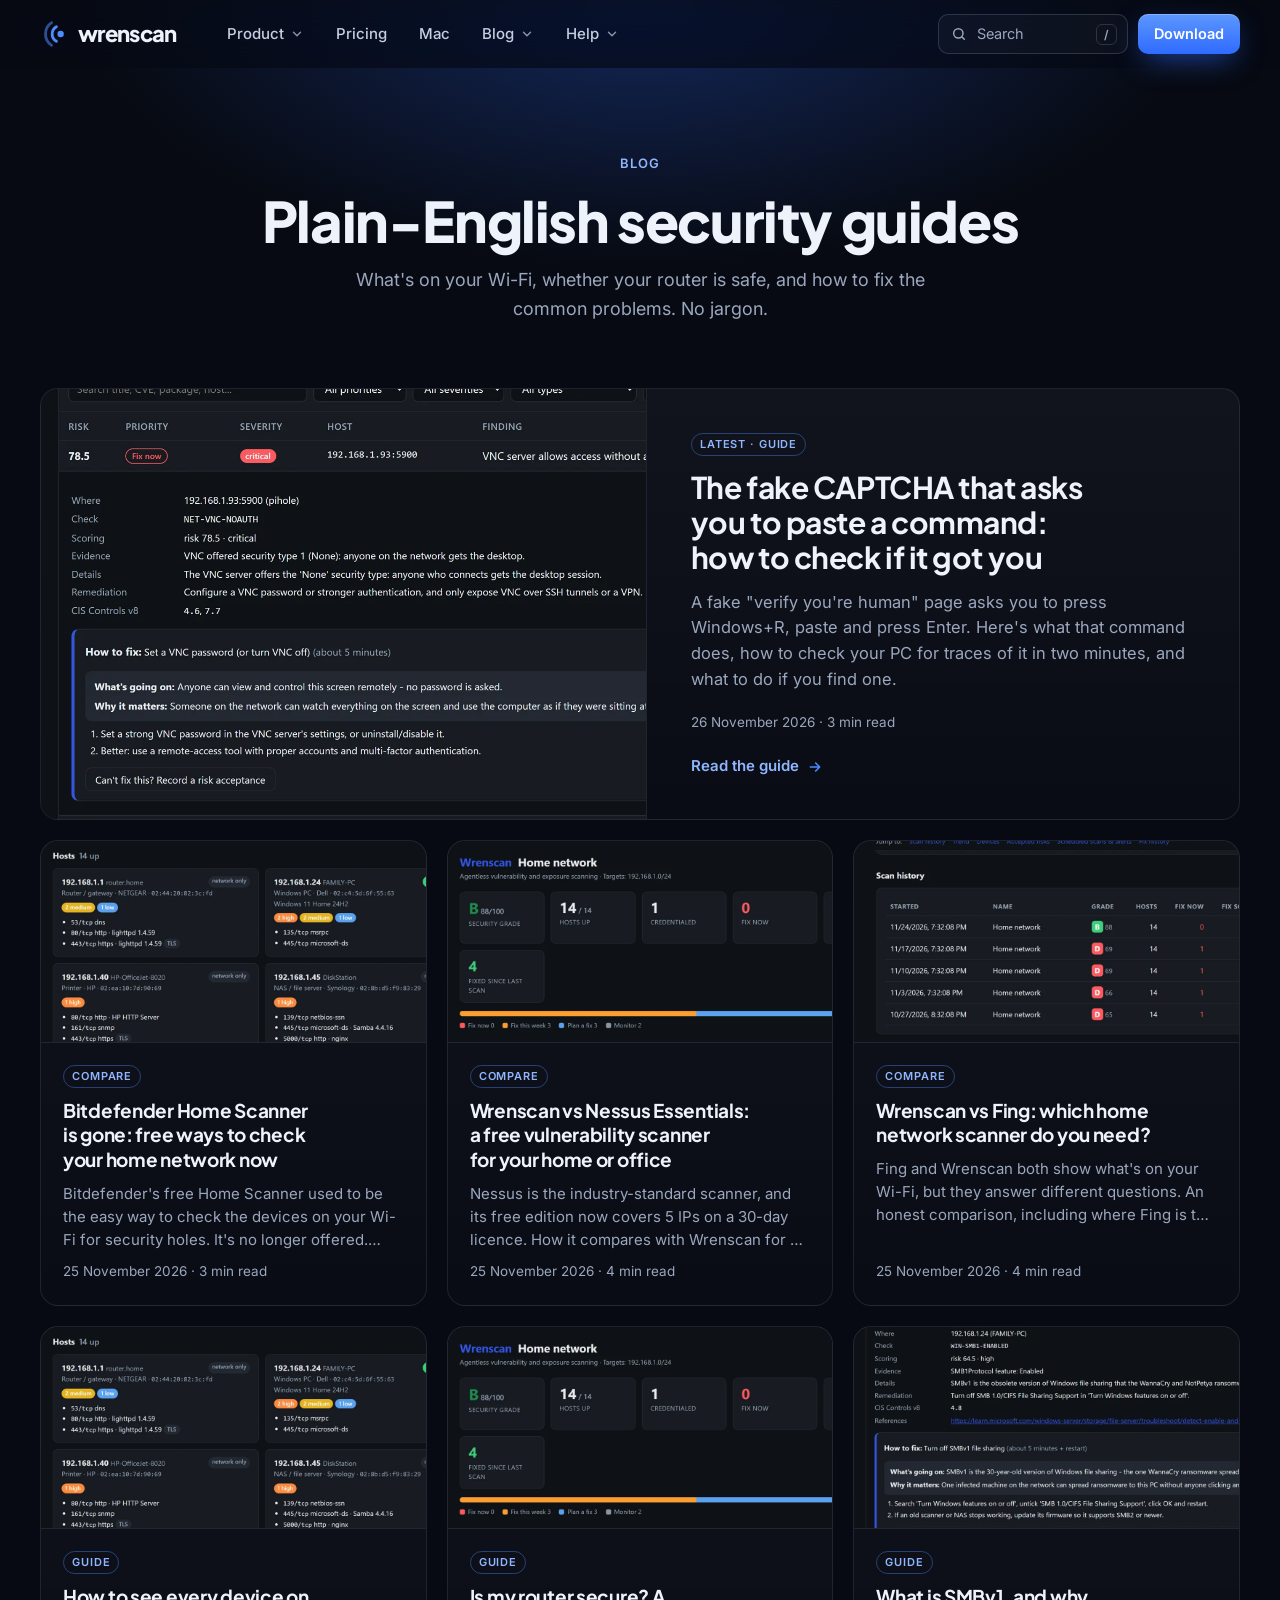
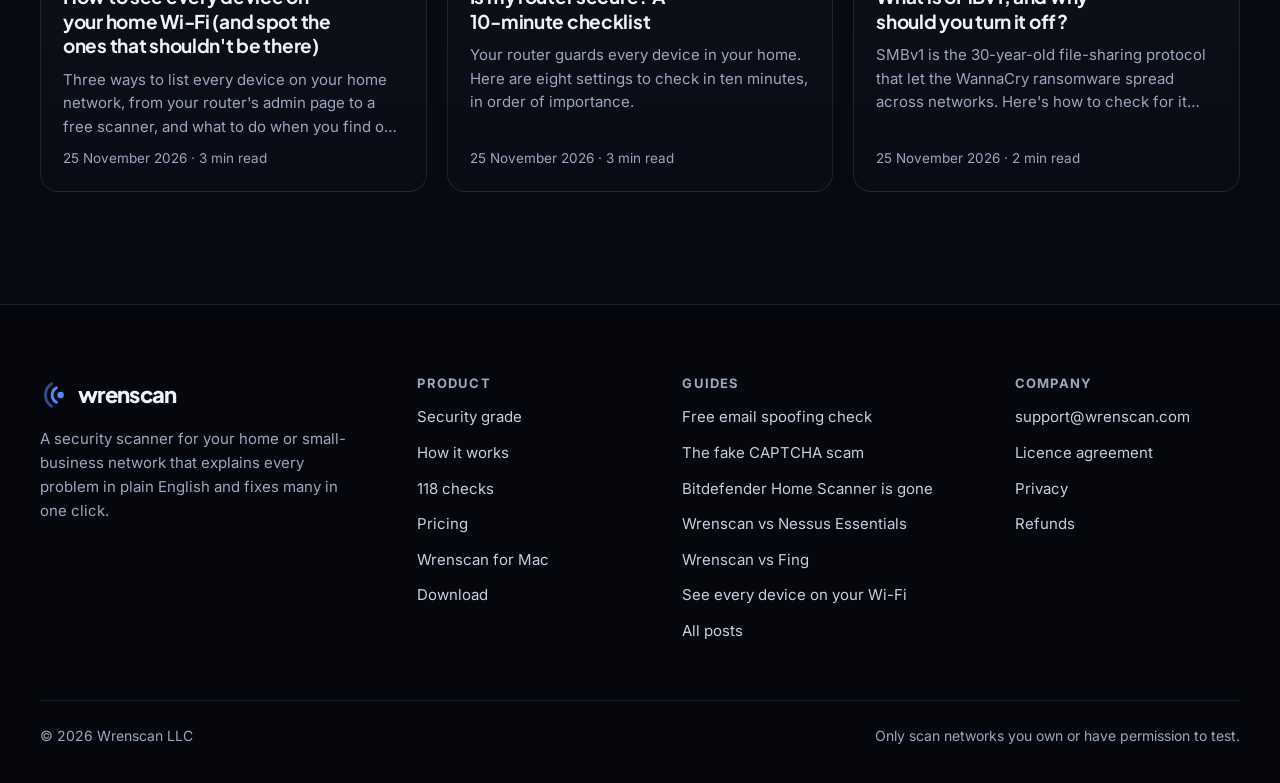
==== commit da36931e: "1.3.6: 118 checks, hijacked device models" ====
--- a/blog/index.html
+++ b/blog/index.html
@@ -33,7 +33,7 @@
           <li><a href="/#grade"><b>Security grade</b><span>An A to F grade for every scan</span></a></li>
           <li><a href="/#how"><b>How it works</b><span>Find, check, rank, explain, fix</span></a></li>
           <li><a href="/#demo"><b>See it in action</b><span>A 42-second demo and real screens</span></a></li>
-          <li><a href="/#checks"><b>115 checks</b><span>Everything Wrenscan looks for</span></a></li>
+          <li><a href="/#checks"><b>118 checks</b><span>Everything Wrenscan looks for</span></a></li>
           <li><a href="/#privacy"><b>Your data</b><span>What stays on your PC</span></a></li>
           <li><a href="https://downloads.wrenscan.com/email-check.html"><b>Free email spoofing check</b><span>SPF and DMARC, in your browser</span></a></li>
         </ul>
@@ -73,7 +73,7 @@
   <div class="wrap">
     <div class="fgrid">
       <div><a class="logo" href="/"><svg viewBox="0 0 32 32" fill="none" aria-hidden="true"><circle cx="22" cy="16" r="3.4" fill="#4D8BFF"/><path d="M17.5 8.2a9 9 0 0 0 0 15.6" stroke="#4D8BFF" stroke-width="3" stroke-linecap="round"/><path d="M12.4 3.9a14.5 14.5 0 0 0 0 24.2" stroke="#4D8BFF" stroke-width="3" stroke-linecap="round" opacity=".55"/></svg>wrenscan</a><p class="blurb">A security scanner for your home or small-business network that explains every problem in plain English and fixes many in one click.</p></div>
-      <div><h4>Product</h4><ul><li><a href="/#grade">Security grade</a></li><li><a href="/#how">How it works</a></li><li><a href="/#checks">115 checks</a></li><li><a href="/#pricing">Pricing</a></li><li><a href="/mac/">Wrenscan for Mac</a></li><li><a href="https://downloads.wrenscan.com/download.html">Download</a></li></ul></div>
+      <div><h4>Product</h4><ul><li><a href="/#grade">Security grade</a></li><li><a href="/#how">How it works</a></li><li><a href="/#checks">118 checks</a></li><li><a href="/#pricing">Pricing</a></li><li><a href="/mac/">Wrenscan for Mac</a></li><li><a href="https://downloads.wrenscan.com/download.html">Download</a></li></ul></div>
       <div><h4>Guides</h4><ul><li><a href="https://downloads.wrenscan.com/email-check.html">Free email spoofing check</a></li><li><a href="/post/fake-captcha-paste-command-scam/">The fake CAPTCHA scam</a></li><li><a href="/post/bitdefender-home-scanner-alternative/">Bitdefender Home Scanner is gone</a></li><li><a href="/post/wrenscan-vs-nessus-essentials/">Wrenscan vs Nessus Essentials</a></li><li><a href="/post/wrenscan-vs-fing/">Wrenscan vs Fing</a></li><li><a href="/post/see-every-device-on-your-wifi/">See every device on your Wi-Fi</a></li><li><a href="/blog/">All posts</a></li></ul></div>
       <div><h4>Company</h4><ul><li><a href="mailto:support@wrenscan.com">support@wrenscan.com</a></li><li><a href="https://downloads.wrenscan.com/eula.html">Licence agreement</a></li><li><a href="https://downloads.wrenscan.com/privacy.html">Privacy</a></li><li><a href="https://downloads.wrenscan.com/refund-policy.html">Refunds</a></li></ul></div>
     </div>
--- a/assets/site.css
+++ b/assets/site.css
@@ -180,9 +180,10 @@
 .bento .card{padding:24px;display:flex;flex-direction:column}
 .bento .n{font:800 40px/1 var(--head);letter-spacing:-.03em;margin-bottom:14px;align-self:flex-start}
 .bento .wide{grid-column:span 2}
+.bento .full{grid-column:1/-1}
 .bento .feat{background:linear-gradient(135deg,rgba(77,139,255,.2),rgba(62,224,255,.05) 60%),linear-gradient(180deg,rgba(255,255,255,.045),rgba(255,255,255,.012));border-color:rgba(77,139,255,.45)}
 .bento .card.dim{opacity:.22}
-.bento .try{justify-content:center;background:linear-gradient(135deg,rgba(62,224,255,.12),rgba(77,139,255,.06));border-style:dashed;border-color:rgba(62,224,255,.4)}
+.bento .try{flex-direction:row;align-items:center;justify-content:space-between;gap:16px 32px;flex-wrap:wrap;background:linear-gradient(135deg,rgba(62,224,255,.12),rgba(77,139,255,.06));border-style:dashed;border-color:rgba(62,224,255,.4)}
 .link{display:inline-flex;align-items:center;gap:6px;margin-top:12px;color:#8FB6FF;font-weight:600;font-size:15px}
 .link:hover{color:#fff}
 .link svg{width:16px;height:16px;transition:transform .15s}.link:hover svg{transform:translateX(3px)}
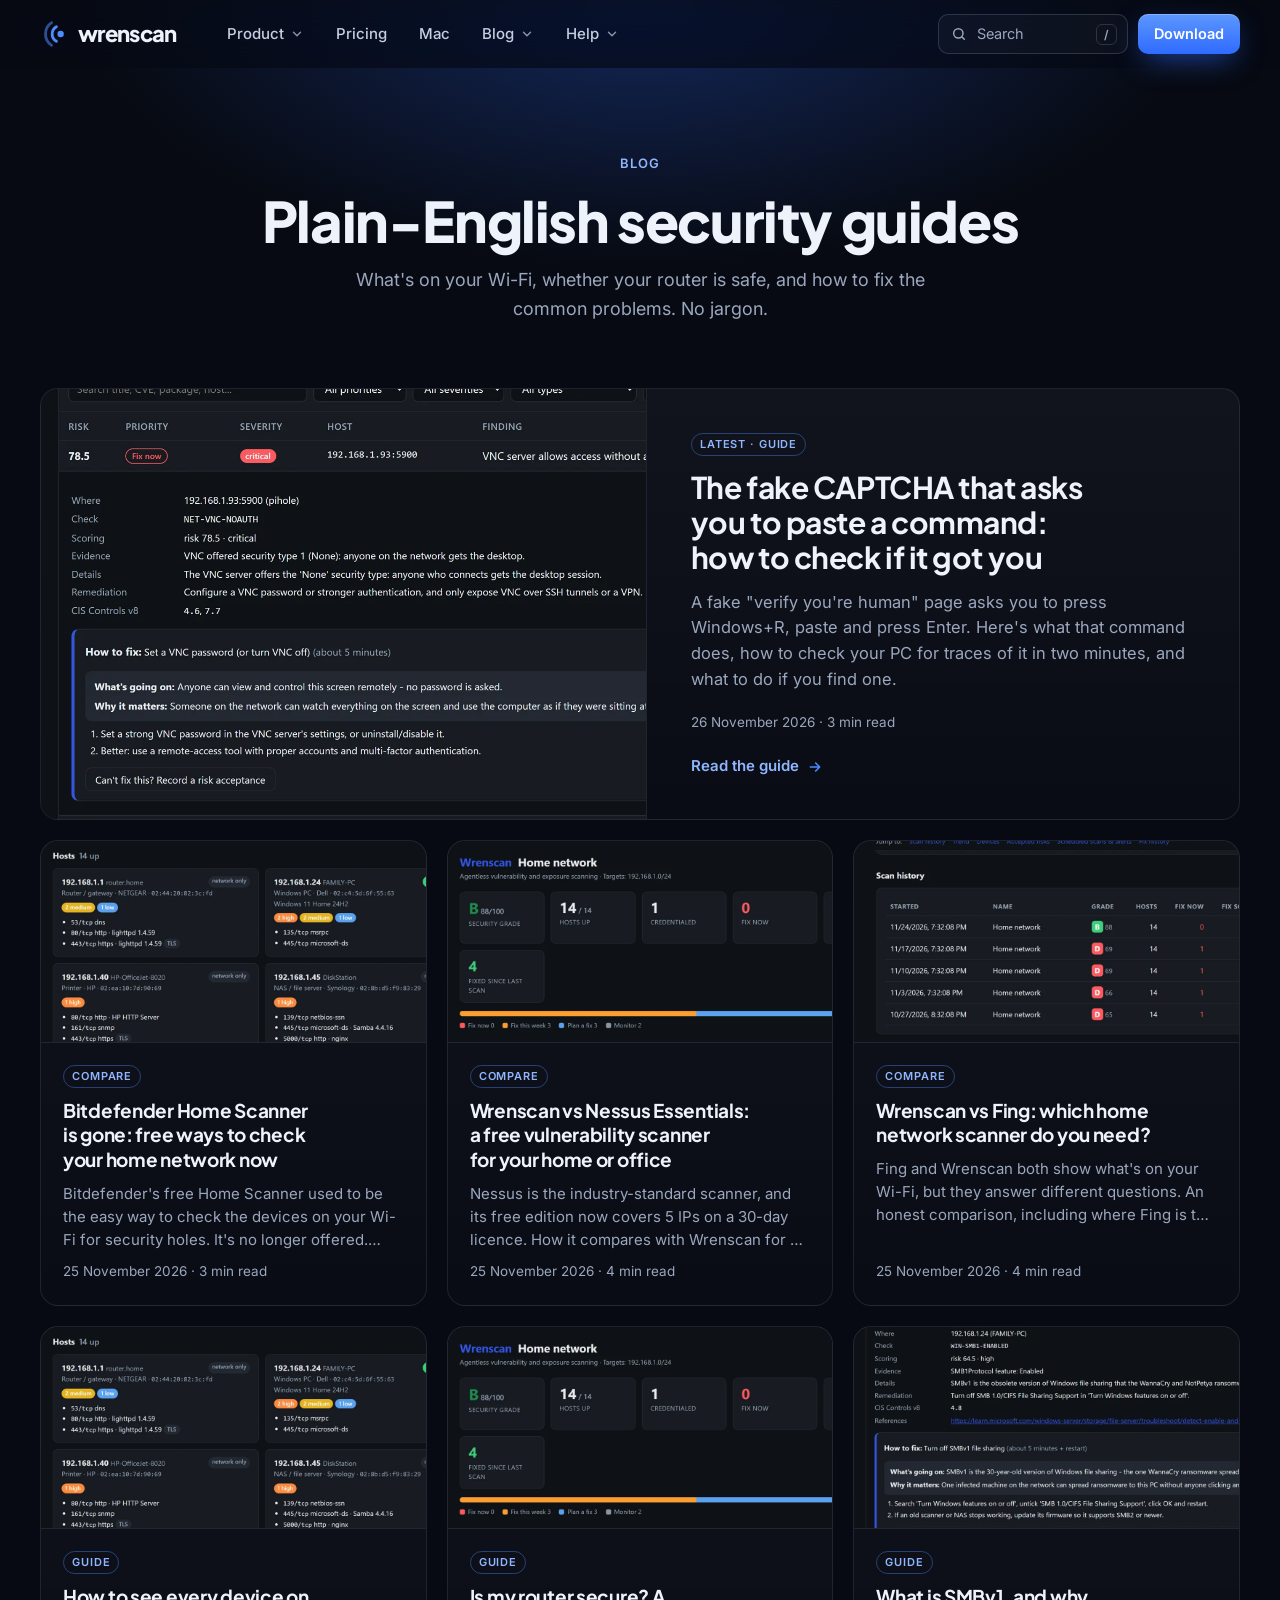
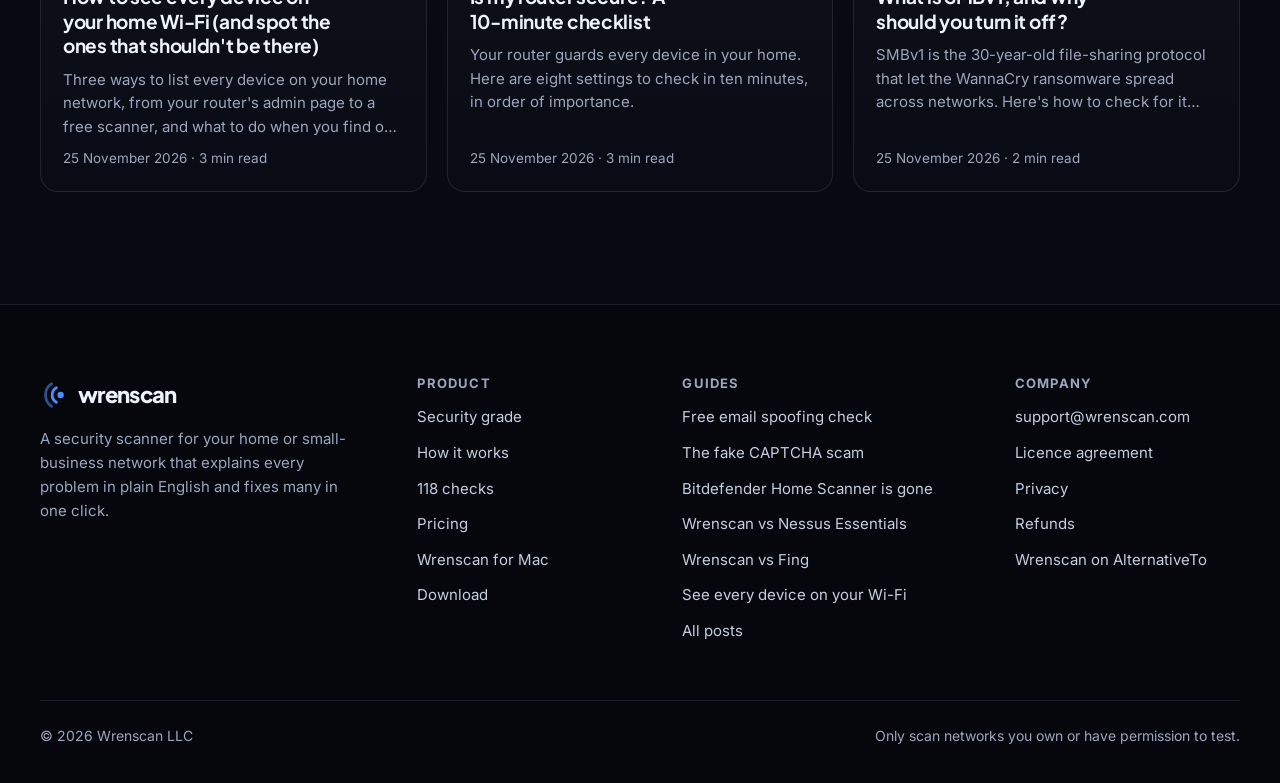
==== commit ab7cf720: "Footer: link to the AlternativeTo listing" ====
--- a/blog/index.html
+++ b/blog/index.html
@@ -75,7 +75,7 @@
       <div><a class="logo" href="/"><svg viewBox="0 0 32 32" fill="none" aria-hidden="true"><circle cx="22" cy="16" r="3.4" fill="#4D8BFF"/><path d="M17.5 8.2a9 9 0 0 0 0 15.6" stroke="#4D8BFF" stroke-width="3" stroke-linecap="round"/><path d="M12.4 3.9a14.5 14.5 0 0 0 0 24.2" stroke="#4D8BFF" stroke-width="3" stroke-linecap="round" opacity=".55"/></svg>wrenscan</a><p class="blurb">A security scanner for your home or small-business network that explains every problem in plain English and fixes many in one click.</p></div>
       <div><h4>Product</h4><ul><li><a href="/#grade">Security grade</a></li><li><a href="/#how">How it works</a></li><li><a href="/#checks">118 checks</a></li><li><a href="/#pricing">Pricing</a></li><li><a href="/mac/">Wrenscan for Mac</a></li><li><a href="https://downloads.wrenscan.com/download.html">Download</a></li></ul></div>
       <div><h4>Guides</h4><ul><li><a href="https://downloads.wrenscan.com/email-check.html">Free email spoofing check</a></li><li><a href="/post/fake-captcha-paste-command-scam/">The fake CAPTCHA scam</a></li><li><a href="/post/bitdefender-home-scanner-alternative/">Bitdefender Home Scanner is gone</a></li><li><a href="/post/wrenscan-vs-nessus-essentials/">Wrenscan vs Nessus Essentials</a></li><li><a href="/post/wrenscan-vs-fing/">Wrenscan vs Fing</a></li><li><a href="/post/see-every-device-on-your-wifi/">See every device on your Wi-Fi</a></li><li><a href="/blog/">All posts</a></li></ul></div>
-      <div><h4>Company</h4><ul><li><a href="mailto:support@wrenscan.com">support@wrenscan.com</a></li><li><a href="https://downloads.wrenscan.com/eula.html">Licence agreement</a></li><li><a href="https://downloads.wrenscan.com/privacy.html">Privacy</a></li><li><a href="https://downloads.wrenscan.com/refund-policy.html">Refunds</a></li></ul></div>
+      <div><h4>Company</h4><ul><li><a href="mailto:support@wrenscan.com">support@wrenscan.com</a></li><li><a href="https://downloads.wrenscan.com/eula.html">Licence agreement</a></li><li><a href="https://downloads.wrenscan.com/privacy.html">Privacy</a></li><li><a href="https://downloads.wrenscan.com/refund-policy.html">Refunds</a></li><li><a href="https://alternativeto.net/software/wrenscan/about/" target="_blank" rel="noopener">Wrenscan on AlternativeTo</a></li></ul></div>
     </div>
     <div class="legal"><span>&copy; 2026 Wrenscan LLC</span><span>Only scan networks you own or have permission to test.</span></div>
   </div>
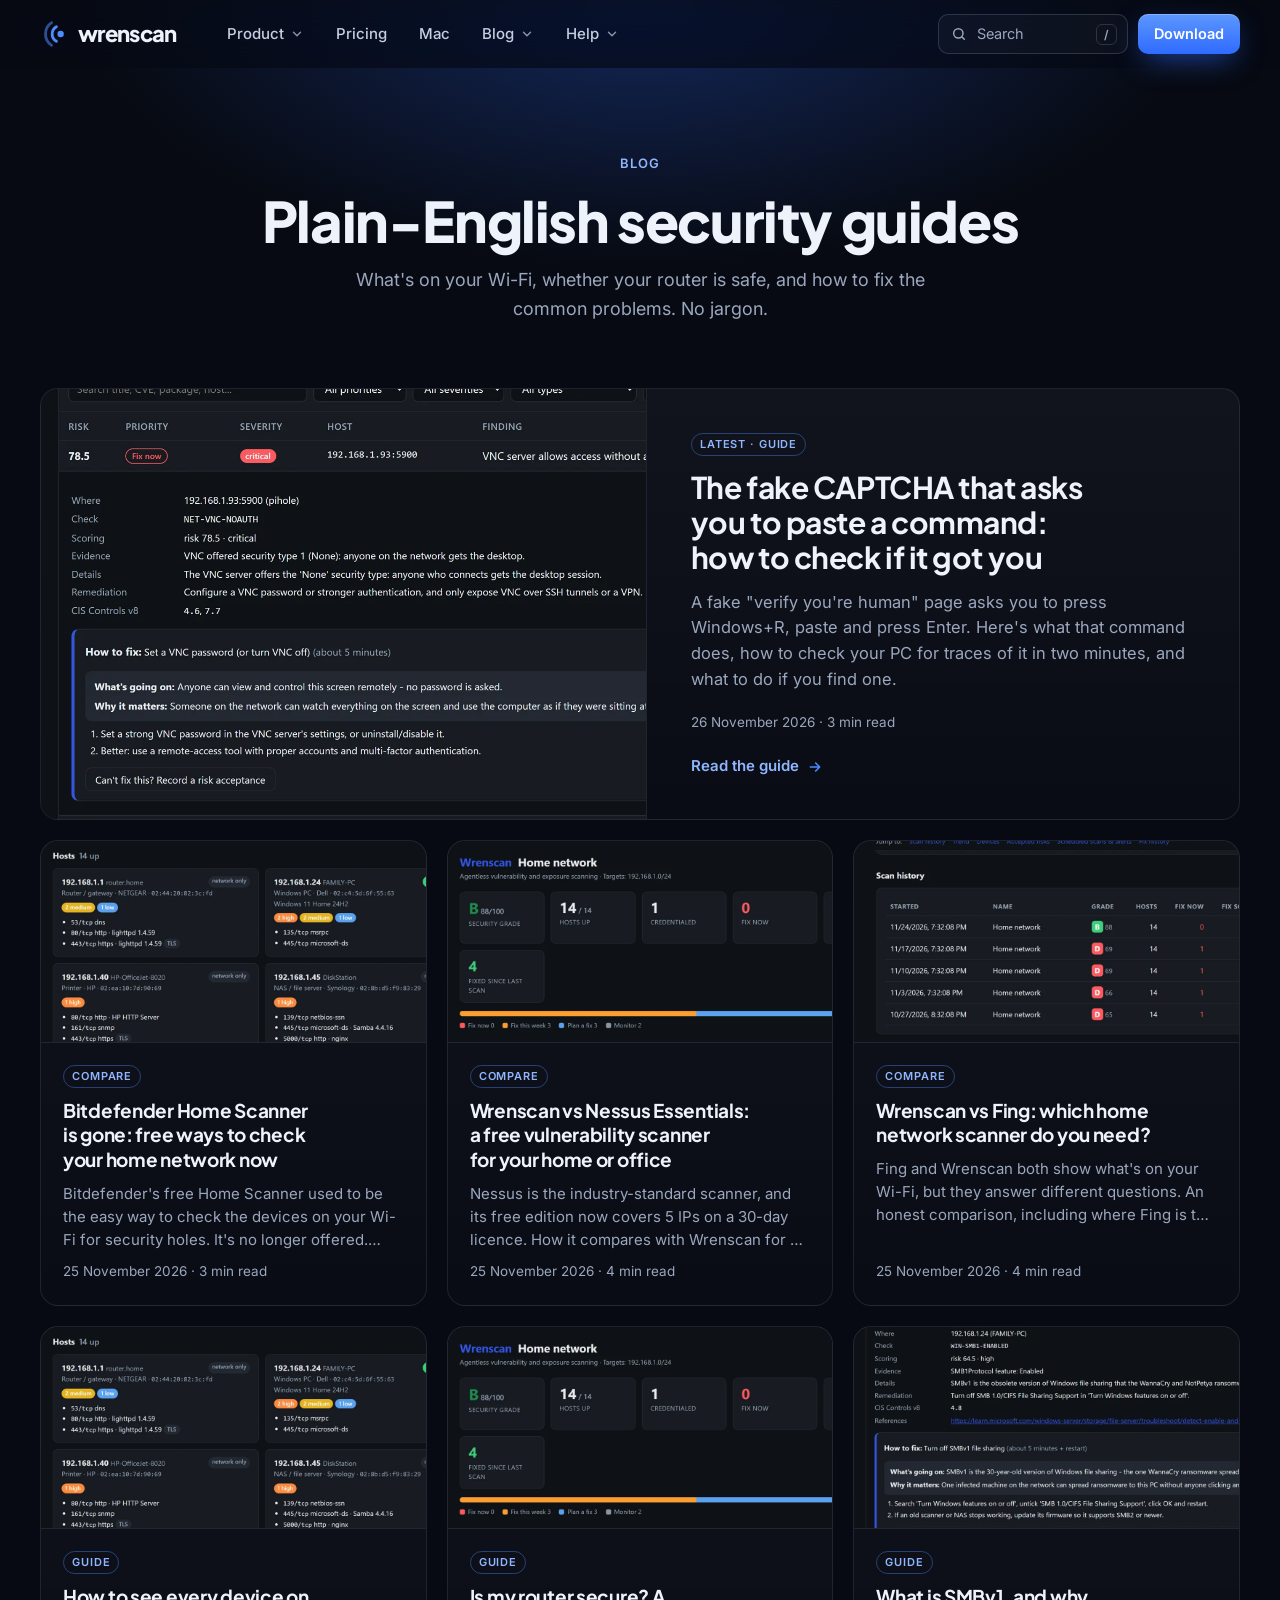
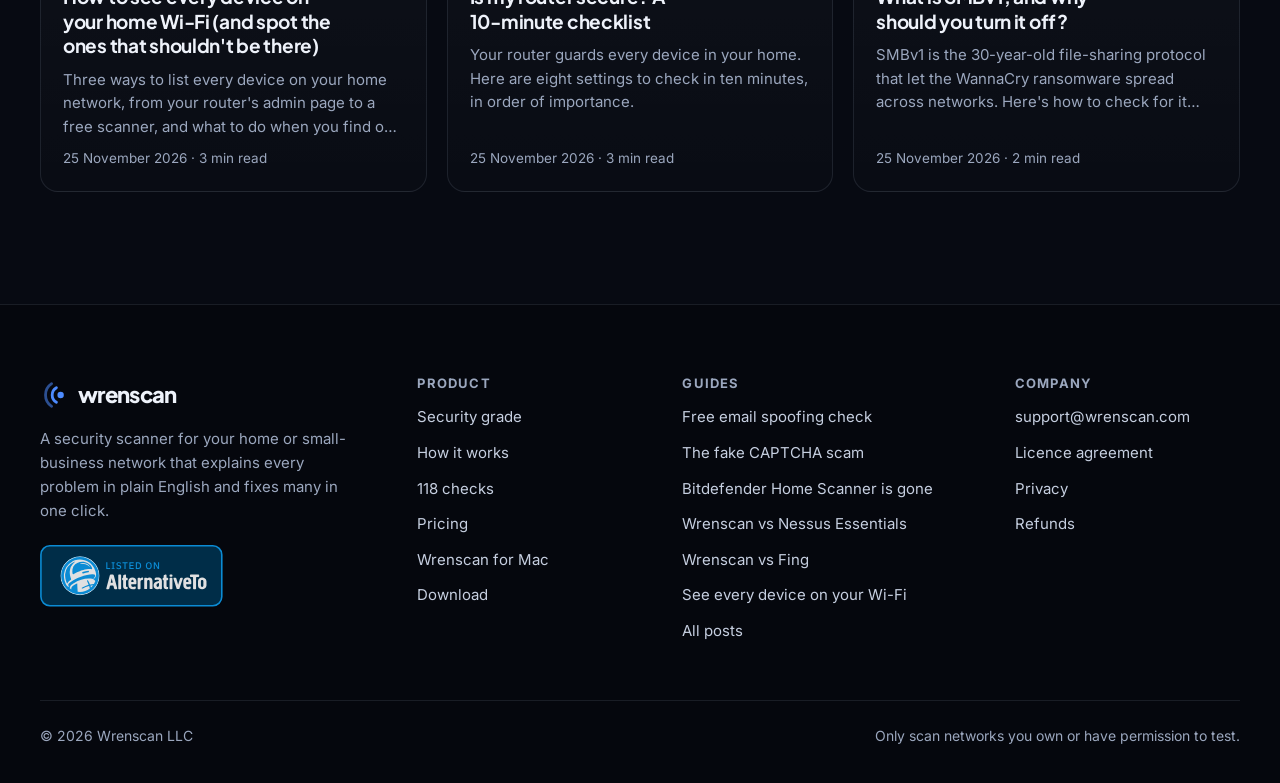
==== commit 139c62d3: "Footer: AlternativeTo badge (hosted here) in place of the text link" ====
--- a/blog/index.html
+++ b/blog/index.html
@@ -72,10 +72,10 @@
 <footer>
   <div class="wrap">
     <div class="fgrid">
-      <div><a class="logo" href="/"><svg viewBox="0 0 32 32" fill="none" aria-hidden="true"><circle cx="22" cy="16" r="3.4" fill="#4D8BFF"/><path d="M17.5 8.2a9 9 0 0 0 0 15.6" stroke="#4D8BFF" stroke-width="3" stroke-linecap="round"/><path d="M12.4 3.9a14.5 14.5 0 0 0 0 24.2" stroke="#4D8BFF" stroke-width="3" stroke-linecap="round" opacity=".55"/></svg>wrenscan</a><p class="blurb">A security scanner for your home or small-business network that explains every problem in plain English and fixes many in one click.</p></div>
+      <div><a class="logo" href="/"><svg viewBox="0 0 32 32" fill="none" aria-hidden="true"><circle cx="22" cy="16" r="3.4" fill="#4D8BFF"/><path d="M17.5 8.2a9 9 0 0 0 0 15.6" stroke="#4D8BFF" stroke-width="3" stroke-linecap="round"/><path d="M12.4 3.9a14.5 14.5 0 0 0 0 24.2" stroke="#4D8BFF" stroke-width="3" stroke-linecap="round" opacity=".55"/></svg>wrenscan</a><p class="blurb">A security scanner for your home or small-business network that explains every problem in plain English and fixes many in one click.</p><a class="altto" href="https://alternativeto.net/software/wrenscan/about/?utm_source=badge&amp;utm_medium=referral" target="_blank" rel="noopener"><img src="/img/alternativeto-badge.svg" alt="Wrenscan is listed on AlternativeTo" width="183" height="62" loading="lazy"></a></div>
       <div><h4>Product</h4><ul><li><a href="/#grade">Security grade</a></li><li><a href="/#how">How it works</a></li><li><a href="/#checks">118 checks</a></li><li><a href="/#pricing">Pricing</a></li><li><a href="/mac/">Wrenscan for Mac</a></li><li><a href="https://downloads.wrenscan.com/download.html">Download</a></li></ul></div>
       <div><h4>Guides</h4><ul><li><a href="https://downloads.wrenscan.com/email-check.html">Free email spoofing check</a></li><li><a href="/post/fake-captcha-paste-command-scam/">The fake CAPTCHA scam</a></li><li><a href="/post/bitdefender-home-scanner-alternative/">Bitdefender Home Scanner is gone</a></li><li><a href="/post/wrenscan-vs-nessus-essentials/">Wrenscan vs Nessus Essentials</a></li><li><a href="/post/wrenscan-vs-fing/">Wrenscan vs Fing</a></li><li><a href="/post/see-every-device-on-your-wifi/">See every device on your Wi-Fi</a></li><li><a href="/blog/">All posts</a></li></ul></div>
-      <div><h4>Company</h4><ul><li><a href="mailto:support@wrenscan.com">support@wrenscan.com</a></li><li><a href="https://downloads.wrenscan.com/eula.html">Licence agreement</a></li><li><a href="https://downloads.wrenscan.com/privacy.html">Privacy</a></li><li><a href="https://downloads.wrenscan.com/refund-policy.html">Refunds</a></li><li><a href="https://alternativeto.net/software/wrenscan/about/" target="_blank" rel="noopener">Wrenscan on AlternativeTo</a></li></ul></div>
+      <div><h4>Company</h4><ul><li><a href="mailto:support@wrenscan.com">support@wrenscan.com</a></li><li><a href="https://downloads.wrenscan.com/eula.html">Licence agreement</a></li><li><a href="https://downloads.wrenscan.com/privacy.html">Privacy</a></li><li><a href="https://downloads.wrenscan.com/refund-policy.html">Refunds</a></li></ul></div>
     </div>
     <div class="legal"><span>&copy; 2026 Wrenscan LLC</span><span>Only scan networks you own or have permission to test.</span></div>
   </div>
--- a/assets/site.css
+++ b/assets/site.css
@@ -275,6 +275,9 @@
 footer li a{color:var(--soft);font-size:15px}
 footer li a:hover{color:#fff}
 .blurb{margin-top:14px;max-width:320px;color:var(--muted);font-size:15px}
+.altto{display:inline-block;margin-top:22px;opacity:.88;transition:opacity .2s,transform .2s}
+.altto:hover{opacity:1;transform:translateY(-2px)}
+.altto img{width:183px;height:auto}
 .legal{margin-top:56px;padding-top:24px;border-top:1px solid var(--line);display:flex;flex-wrap:wrap;gap:10px 24px;justify-content:space-between;color:var(--muted);font-size:14px}
 
 .sx{position:fixed;inset:0;z-index:100;display:none;padding:12vh 20px 20px;background:rgba(3,5,10,.72);backdrop-filter:blur(6px);-webkit-backdrop-filter:blur(6px)}
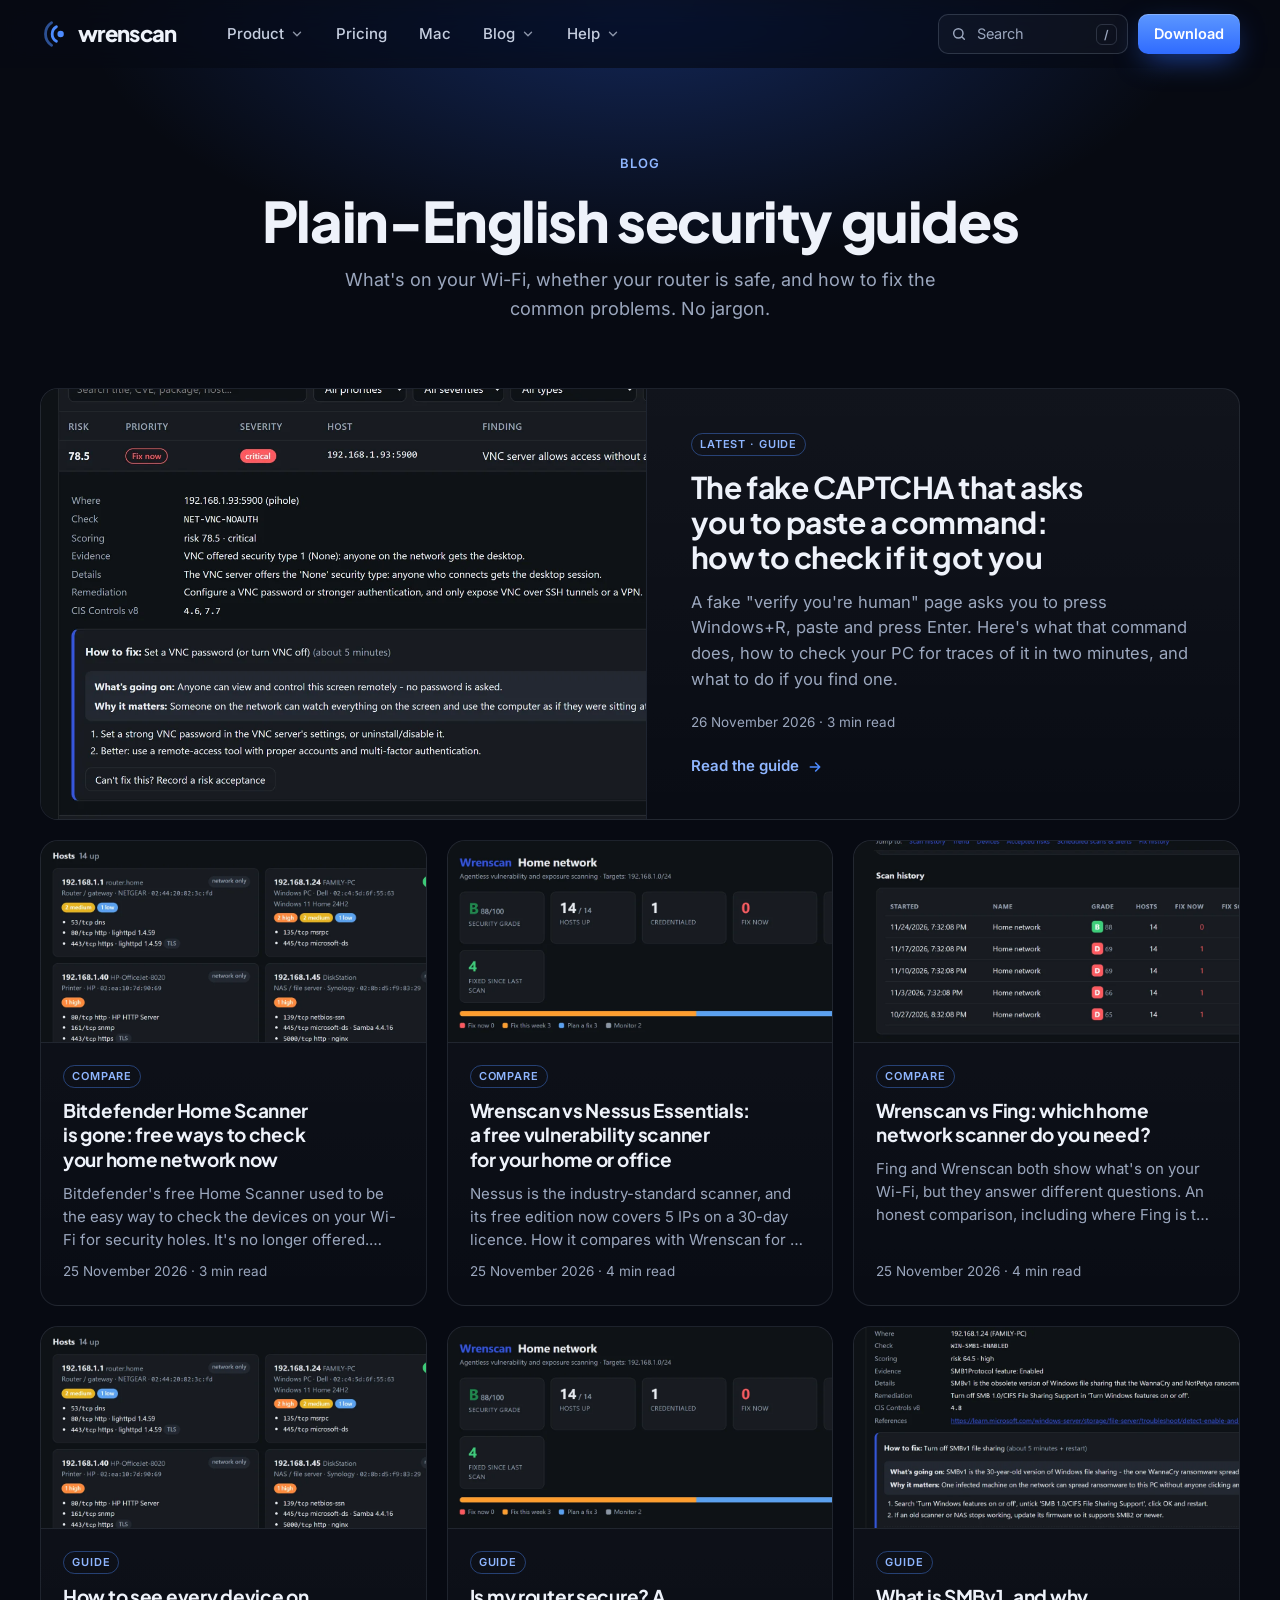
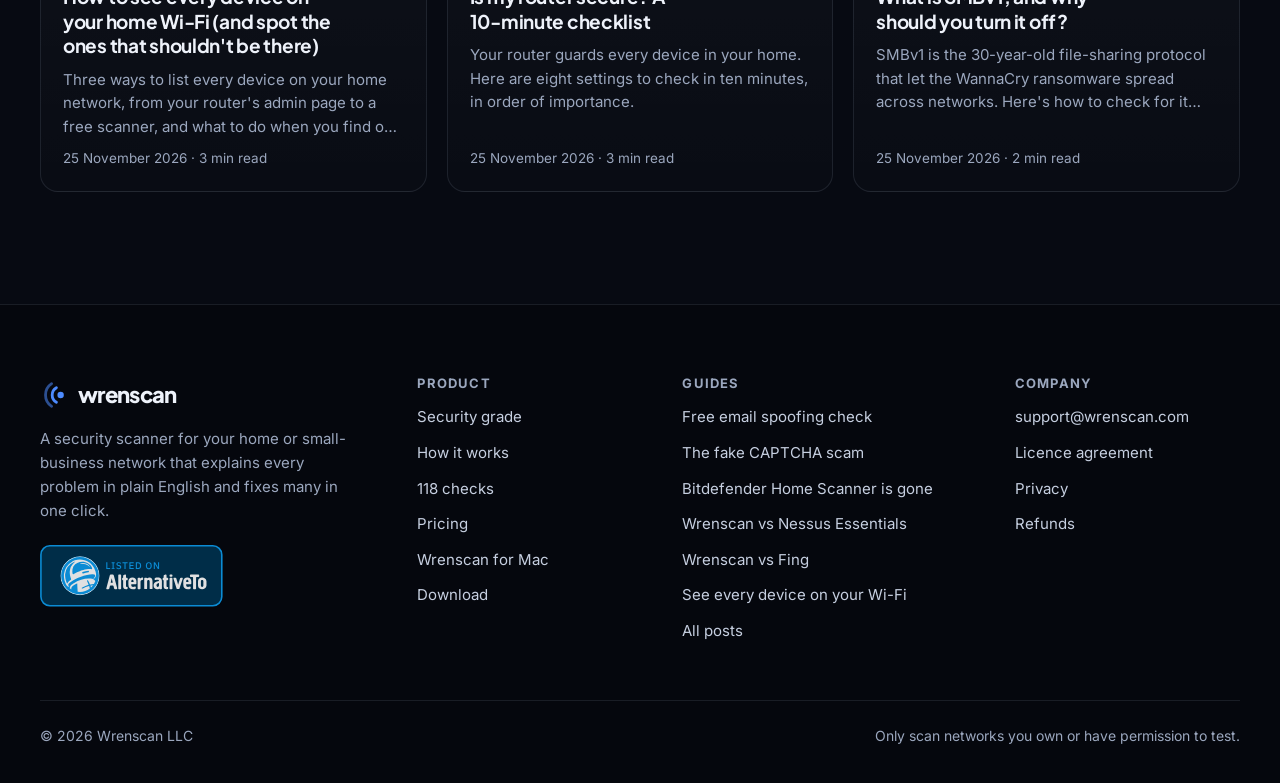
==== commit 04c72cdf: "Fonts served from this site instead of Google Fonts" ====
--- a/blog/index.html
+++ b/blog/index.html
@@ -17,9 +17,8 @@
 <meta name="twitter:card" content="summary_large_image">
 <meta name="google-site-verification" content="NHtf7_Xchs2q6kfM6JXQihhtO17kkVJVDk80CTowZdQ">
 <meta name="msvalidate.01" content="4A16E89AE0FC15107EBB53EFB575E0BF">
-<link rel="preconnect" href="https://fonts.googleapis.com">
-<link rel="preconnect" href="https://fonts.gstatic.com" crossorigin>
-<link href="https://fonts.googleapis.com/css2?family=Inter:wght@400;500;600;700&family=Plus+Jakarta+Sans:wght@700;800&display=swap" rel="stylesheet">
+<link rel="preload" href="/fonts/inter-latin.woff2" as="font" type="font/woff2" crossorigin>
+<link rel="preload" href="/fonts/plus-jakarta-sans-latin.woff2" as="font" type="font/woff2" crossorigin>
 <link rel="stylesheet" href="/assets/site.css">
 </head>
 <body>
--- a/assets/site.css
+++ b/assets/site.css
@@ -1,3 +1,6 @@
+/* Fonts are served from our own site (fonts/), not from Google. Licence: SIL Open Font License, see fonts/OFL-*.txt */
+@font-face{font-family:'Inter';font-style:normal;font-weight:400 700;font-display:swap;src:url(../fonts/inter-latin.woff2) format('woff2');unicode-range:U+0000-00FF, U+0131, U+0152-0153, U+02BB-02BC, U+02C6, U+02DA, U+02DC, U+0304, U+0308, U+0329, U+2000-206F, U+20AC, U+2122, U+2191, U+2193, U+2212, U+2215, U+FEFF, U+FFFD}
+@font-face{font-family:'Plus Jakarta Sans';font-style:normal;font-weight:700 800;font-display:swap;src:url(../fonts/plus-jakarta-sans-latin.woff2) format('woff2');unicode-range:U+0000-00FF, U+0131, U+0152-0153, U+02BB-02BC, U+02C6, U+02DA, U+02DC, U+0304, U+0308, U+0329, U+2000-206F, U+20AC, U+2122, U+2191, U+2193, U+2212, U+2215, U+FEFF, U+FFFD}
 :root{
   --bg:#070A12; --bg2:#0A0E19; --panel:#0F1524; --line:rgba(148,163,184,.14); --line2:rgba(148,163,184,.24);
   --text:#EEF2FA; --muted:#9BA7BE; --soft:#C6CFE0; --brand:#4D8BFF; --brand2:#2F6BFF; --cyan:#3EE0FF; --green:#22C55E; --amber:#F5A524; --red:#F87171;
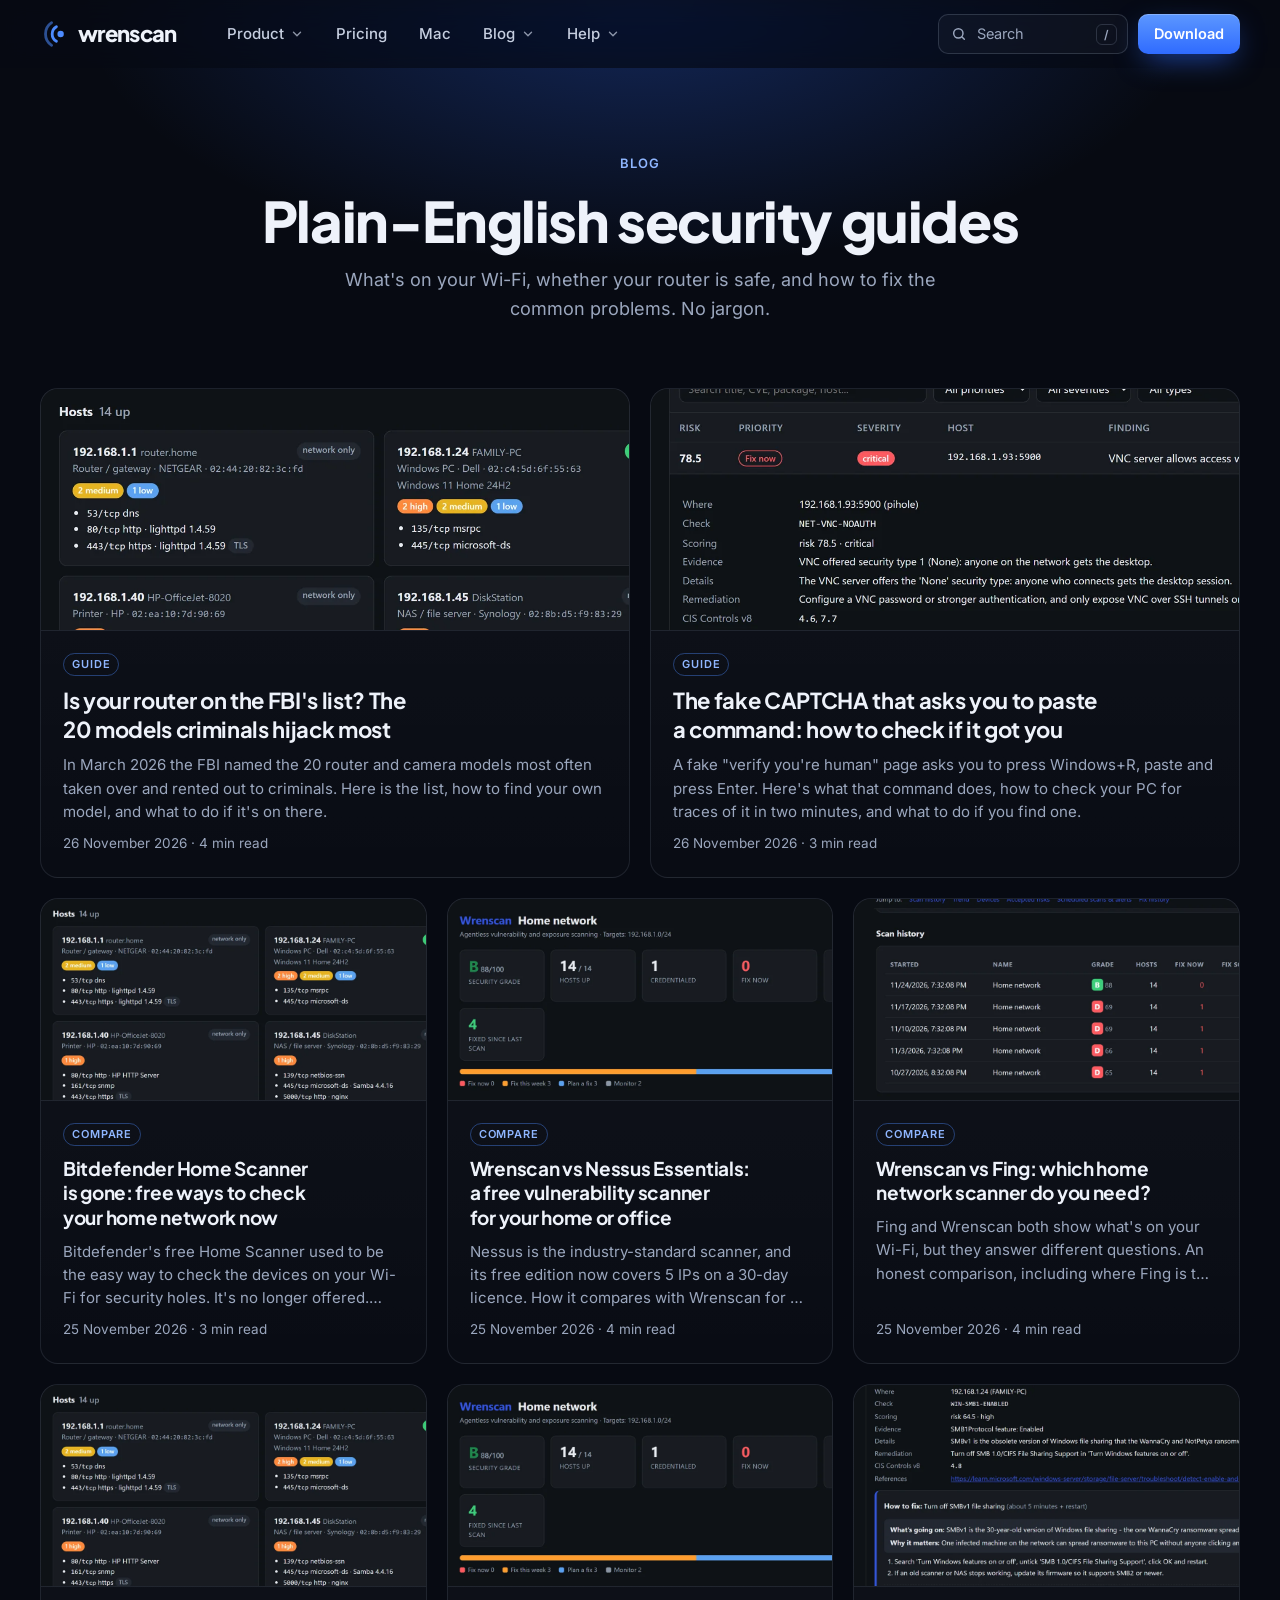
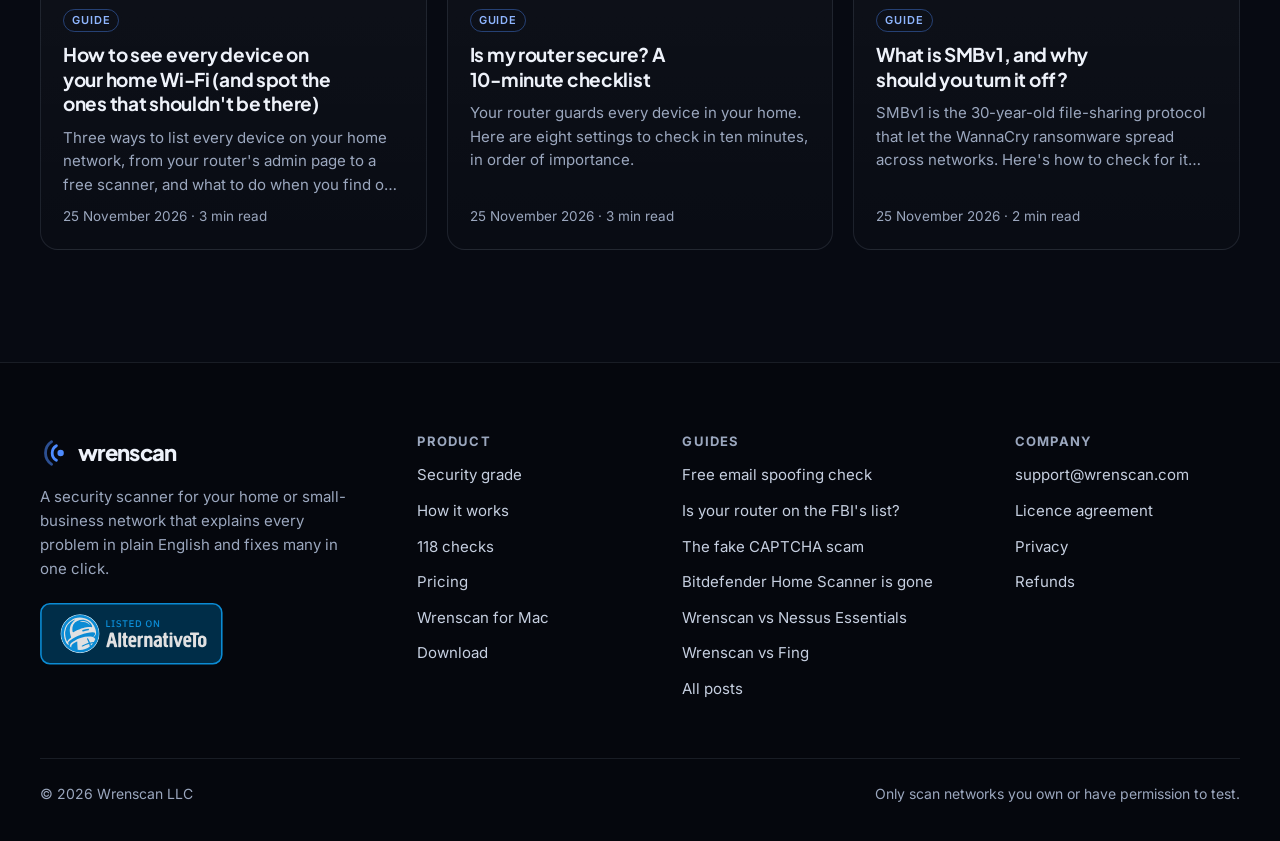
==== commit 4c06aec6: "New guide: Is your router on the FBI's list?" ====
--- a/blog/index.html
+++ b/blog/index.html
@@ -41,10 +41,10 @@
       <li><a href="/mac/">Mac</a></li>
       <li><button type="button" aria-haspopup="true">Blog <svg class="chev" viewBox="0 0 24 24" fill="none" stroke="currentColor" stroke-width="2.4" stroke-linecap="round" stroke-linejoin="round"><path d="m6 9 6 6 6-6"/></svg></button>
         <ul class="drop">
+          <li><a href="/post/is-my-router-on-the-fbi-list/"><b>Is your router on the FBI&#x27;s list?</b><span>Guide</span></a></li>
           <li><a href="/post/fake-captcha-paste-command-scam/"><b>The fake CAPTCHA scam</b><span>Guide</span></a></li>
           <li><a href="/post/bitdefender-home-scanner-alternative/"><b>Bitdefender Home Scanner is gone</b><span>Compare</span></a></li>
           <li><a href="/post/wrenscan-vs-nessus-essentials/"><b>Wrenscan vs Nessus Essentials</b><span>Compare</span></a></li>
-          <li><a href="/post/wrenscan-vs-fing/"><b>Wrenscan vs Fing</b><span>Compare</span></a></li>
           <li><a href="/blog/"><b>All posts</b><span>Plain-English security guides</span></a></li>
         </ul>
       </li>
@@ -65,7 +65,7 @@
 </header>
 <main id="top">
 <section class="pagehead"><div class="wrap"><span class="eyebrow">Blog</span><h1>Plain-English security guides</h1><p>What's on your Wi-Fi, whether your router is safe, and how to fix the common problems. No jargon.</p></div></section>
-<section class="sec" style="padding-top:0"><div class="wrap"><div class="posts"><a class="pcard feat rv" href="/post/fake-captcha-paste-command-scam/"><span class="pimg"><img src="/img/explained.webp" alt=""></span><span class="pbody"><span class="k">Latest &middot; Guide</span><h3>The fake CAPTCHA that asks you to paste a command: how to check if it got you</h3><p>A fake &quot;verify you&#x27;re human&quot; page asks you to press Windows+R, paste and press Enter. Here&#x27;s what that command does, how to check your PC for traces of it in two minutes, and what to do if you find one.</p><span class="pmeta">26 November 2026 &middot; 3 min read</span><span class="more">Read the guide <svg viewBox="0 0 24 24" fill="none" stroke="currentColor" stroke-width="2.4" stroke-linecap="round" stroke-linejoin="round"><path d="M5 12h14M13 6l6 6-6 6"/></svg></span></span></a><a class="pcard rv" href="/post/bitdefender-home-scanner-alternative/"><span class="pimg"><img src="/img/devices.webp" alt="" loading="lazy"></span><span class="pbody"><span class="k">Compare</span><h3>Bitdefender Home Scanner is gone: free ways to check your home network now</h3><p>Bitdefender&#x27;s free Home Scanner used to be the easy way to check the devices on your Wi-Fi for security holes. It&#x27;s no longer offered. Here are the free options that still exist, and what each one is good for.</p><span class="pmeta">25 November 2026 &middot; 3 min read</span></span></a><a class="pcard rv" href="/post/wrenscan-vs-nessus-essentials/"><span class="pimg"><img src="/img/summary.webp" alt="" loading="lazy"></span><span class="pbody"><span class="k">Compare</span><h3>Wrenscan vs Nessus Essentials: a free vulnerability scanner for your home or office</h3><p>Nessus is the industry-standard scanner, and its free edition now covers 5 IPs on a 30-day licence. How it compares with Wrenscan for a home or small office, honestly.</p><span class="pmeta">25 November 2026 &middot; 4 min read</span></span></a><a class="pcard rv" href="/post/wrenscan-vs-fing/"><span class="pimg"><img src="/img/history.webp" alt="" loading="lazy"></span><span class="pbody"><span class="k">Compare</span><h3>Wrenscan vs Fing: which home network scanner do you need?</h3><p>Fing and Wrenscan both show what&#x27;s on your Wi-Fi, but they answer different questions. An honest comparison, including where Fing is the better choice.</p><span class="pmeta">25 November 2026 &middot; 4 min read</span></span></a><a class="pcard rv" href="/post/see-every-device-on-your-wifi/"><span class="pimg"><img src="/img/devices.webp" alt="" loading="lazy"></span><span class="pbody"><span class="k">Guide</span><h3>How to see every device on your home Wi-Fi (and spot the ones that shouldn&#x27;t be there)</h3><p>Three ways to list every device on your home network, from your router&#x27;s admin page to a free scanner, and what to do when you find one you don&#x27;t recognise.</p><span class="pmeta">25 November 2026 &middot; 3 min read</span></span></a><a class="pcard rv" href="/post/is-my-router-secure/"><span class="pimg"><img src="/img/summary.webp" alt="" loading="lazy"></span><span class="pbody"><span class="k">Guide</span><h3>Is my router secure? A 10-minute checklist</h3><p>Your router guards every device in your home. Here are eight settings to check in ten minutes, in order of importance.</p><span class="pmeta">25 November 2026 &middot; 3 min read</span></span></a><a class="pcard rv" href="/post/what-is-smbv1/"><span class="pimg"><img src="/img/fix.webp" alt="" loading="lazy"></span><span class="pbody"><span class="k">Guide</span><h3>What is SMBv1, and why should you turn it off?</h3><p>SMBv1 is the 30-year-old file-sharing protocol that let the WannaCry ransomware spread across networks. Here&#x27;s how to check for it and turn it off.</p><span class="pmeta">25 November 2026 &middot; 2 min read</span></span></a></div></div></section>
+<section class="sec" style="padding-top:0"><div class="wrap"><div class="posts"><a class="pcard half rv" href="/post/is-my-router-on-the-fbi-list/"><span class="pimg"><img src="/img/devices.webp" alt="" loading="lazy"></span><span class="pbody"><span class="k">Guide</span><h3>Is your router on the FBI&#x27;s list? The 20 models criminals hijack most</h3><p>In March 2026 the FBI named the 20 router and camera models most often taken over and rented out to criminals. Here is the list, how to find your own model, and what to do if it&#x27;s on there.</p><span class="pmeta">26 November 2026 &middot; 4 min read</span></span></a><a class="pcard half rv" href="/post/fake-captcha-paste-command-scam/"><span class="pimg"><img src="/img/explained.webp" alt="" loading="lazy"></span><span class="pbody"><span class="k">Guide</span><h3>The fake CAPTCHA that asks you to paste a command: how to check if it got you</h3><p>A fake &quot;verify you&#x27;re human&quot; page asks you to press Windows+R, paste and press Enter. Here&#x27;s what that command does, how to check your PC for traces of it in two minutes, and what to do if you find one.</p><span class="pmeta">26 November 2026 &middot; 3 min read</span></span></a><a class="pcard rv" href="/post/bitdefender-home-scanner-alternative/"><span class="pimg"><img src="/img/devices.webp" alt="" loading="lazy"></span><span class="pbody"><span class="k">Compare</span><h3>Bitdefender Home Scanner is gone: free ways to check your home network now</h3><p>Bitdefender&#x27;s free Home Scanner used to be the easy way to check the devices on your Wi-Fi for security holes. It&#x27;s no longer offered. Here are the free options that still exist, and what each one is good for.</p><span class="pmeta">25 November 2026 &middot; 3 min read</span></span></a><a class="pcard rv" href="/post/wrenscan-vs-nessus-essentials/"><span class="pimg"><img src="/img/summary.webp" alt="" loading="lazy"></span><span class="pbody"><span class="k">Compare</span><h3>Wrenscan vs Nessus Essentials: a free vulnerability scanner for your home or office</h3><p>Nessus is the industry-standard scanner, and its free edition now covers 5 IPs on a 30-day licence. How it compares with Wrenscan for a home or small office, honestly.</p><span class="pmeta">25 November 2026 &middot; 4 min read</span></span></a><a class="pcard rv" href="/post/wrenscan-vs-fing/"><span class="pimg"><img src="/img/history.webp" alt="" loading="lazy"></span><span class="pbody"><span class="k">Compare</span><h3>Wrenscan vs Fing: which home network scanner do you need?</h3><p>Fing and Wrenscan both show what&#x27;s on your Wi-Fi, but they answer different questions. An honest comparison, including where Fing is the better choice.</p><span class="pmeta">25 November 2026 &middot; 4 min read</span></span></a><a class="pcard rv" href="/post/see-every-device-on-your-wifi/"><span class="pimg"><img src="/img/devices.webp" alt="" loading="lazy"></span><span class="pbody"><span class="k">Guide</span><h3>How to see every device on your home Wi-Fi (and spot the ones that shouldn&#x27;t be there)</h3><p>Three ways to list every device on your home network, from your router&#x27;s admin page to a free scanner, and what to do when you find one you don&#x27;t recognise.</p><span class="pmeta">25 November 2026 &middot; 3 min read</span></span></a><a class="pcard rv" href="/post/is-my-router-secure/"><span class="pimg"><img src="/img/summary.webp" alt="" loading="lazy"></span><span class="pbody"><span class="k">Guide</span><h3>Is my router secure? A 10-minute checklist</h3><p>Your router guards every device in your home. Here are eight settings to check in ten minutes, in order of importance.</p><span class="pmeta">25 November 2026 &middot; 3 min read</span></span></a><a class="pcard rv" href="/post/what-is-smbv1/"><span class="pimg"><img src="/img/fix.webp" alt="" loading="lazy"></span><span class="pbody"><span class="k">Guide</span><h3>What is SMBv1, and why should you turn it off?</h3><p>SMBv1 is the 30-year-old file-sharing protocol that let the WannaCry ransomware spread across networks. Here&#x27;s how to check for it and turn it off.</p><span class="pmeta">25 November 2026 &middot; 2 min read</span></span></a></div></div></section>
 </main>
 
 <footer>
@@ -73,7 +73,7 @@
     <div class="fgrid">
       <div><a class="logo" href="/"><svg viewBox="0 0 32 32" fill="none" aria-hidden="true"><circle cx="22" cy="16" r="3.4" fill="#4D8BFF"/><path d="M17.5 8.2a9 9 0 0 0 0 15.6" stroke="#4D8BFF" stroke-width="3" stroke-linecap="round"/><path d="M12.4 3.9a14.5 14.5 0 0 0 0 24.2" stroke="#4D8BFF" stroke-width="3" stroke-linecap="round" opacity=".55"/></svg>wrenscan</a><p class="blurb">A security scanner for your home or small-business network that explains every problem in plain English and fixes many in one click.</p><a class="altto" href="https://alternativeto.net/software/wrenscan/about/?utm_source=badge&amp;utm_medium=referral" target="_blank" rel="noopener"><img src="/img/alternativeto-badge.svg" alt="Wrenscan is listed on AlternativeTo" width="183" height="62" loading="lazy"></a></div>
       <div><h4>Product</h4><ul><li><a href="/#grade">Security grade</a></li><li><a href="/#how">How it works</a></li><li><a href="/#checks">118 checks</a></li><li><a href="/#pricing">Pricing</a></li><li><a href="/mac/">Wrenscan for Mac</a></li><li><a href="https://downloads.wrenscan.com/download.html">Download</a></li></ul></div>
-      <div><h4>Guides</h4><ul><li><a href="https://downloads.wrenscan.com/email-check.html">Free email spoofing check</a></li><li><a href="/post/fake-captcha-paste-command-scam/">The fake CAPTCHA scam</a></li><li><a href="/post/bitdefender-home-scanner-alternative/">Bitdefender Home Scanner is gone</a></li><li><a href="/post/wrenscan-vs-nessus-essentials/">Wrenscan vs Nessus Essentials</a></li><li><a href="/post/wrenscan-vs-fing/">Wrenscan vs Fing</a></li><li><a href="/post/see-every-device-on-your-wifi/">See every device on your Wi-Fi</a></li><li><a href="/blog/">All posts</a></li></ul></div>
+      <div><h4>Guides</h4><ul><li><a href="https://downloads.wrenscan.com/email-check.html">Free email spoofing check</a></li><li><a href="/post/is-my-router-on-the-fbi-list/">Is your router on the FBI&#x27;s list?</a></li><li><a href="/post/fake-captcha-paste-command-scam/">The fake CAPTCHA scam</a></li><li><a href="/post/bitdefender-home-scanner-alternative/">Bitdefender Home Scanner is gone</a></li><li><a href="/post/wrenscan-vs-nessus-essentials/">Wrenscan vs Nessus Essentials</a></li><li><a href="/post/wrenscan-vs-fing/">Wrenscan vs Fing</a></li><li><a href="/blog/">All posts</a></li></ul></div>
       <div><h4>Company</h4><ul><li><a href="mailto:support@wrenscan.com">support@wrenscan.com</a></li><li><a href="https://downloads.wrenscan.com/eula.html">Licence agreement</a></li><li><a href="https://downloads.wrenscan.com/privacy.html">Privacy</a></li><li><a href="https://downloads.wrenscan.com/refund-policy.html">Refunds</a></li></ul></div>
     </div>
     <div class="legal"><span>&copy; 2026 Wrenscan LLC</span><span>Only scan networks you own or have permission to test.</span></div>
@@ -87,5 +87,6 @@
   </div>
 </div>
 <script src="/assets/site.js" defer></script>
+<script type='module' src='https://static.cloudflareinsights.com/beacon.min.js' data-cf-beacon='{"token": "1a9c2e21548d4f2fa8f3752619f458ed"}'></script>
 </body>
 </html>
--- a/assets/site.css
+++ b/assets/site.css
@@ -382,7 +382,11 @@
 kbd{font:600 12px var(--body);padding:2px 7px;border:1px solid var(--line2);border-radius:6px;color:var(--muted)}
 
 /* ---------- blog cards ---------- */
-.posts{display:grid;grid-template-columns:repeat(3,1fr);gap:20px}
+.posts{display:grid;grid-template-columns:repeat(6,1fr);gap:20px}
+.posts>.pcard{grid-column:span 2}
+.posts>.pcard.half{grid-column:span 3}
+.pcard.half .pimg{aspect-ratio:16/6.6}
+.pcard.half h3{font-size:22px}
 .pcard{display:flex;flex-direction:column;border:1px solid var(--line);border-radius:18px;overflow:hidden;background:linear-gradient(180deg,rgba(255,255,255,.045),rgba(255,255,255,.012));transition:border-color .2s,transform .2s}
 .pcard:hover{border-color:rgba(77,139,255,.55);transform:translateY(-3px)}
 .pimg{display:block;aspect-ratio:16/8.4;overflow:hidden;background:#0B0F1A;border-bottom:1px solid var(--line)}
@@ -439,6 +443,8 @@
 
 @media (max-width:920px){
   .posts{grid-template-columns:repeat(2,1fr)}
+  .posts>.pcard,.posts>.pcard.half{grid-column:auto}
+  .pcard.half .pimg{aspect-ratio:16/8.4}.pcard.half h3{font-size:19px}
   .maclist{grid-template-columns:repeat(2,1fr)}
   .maclist>.plus{grid-column:auto}
   .posts>.pcard:last-child:nth-child(odd):not(.feat){grid-column:1/-1}
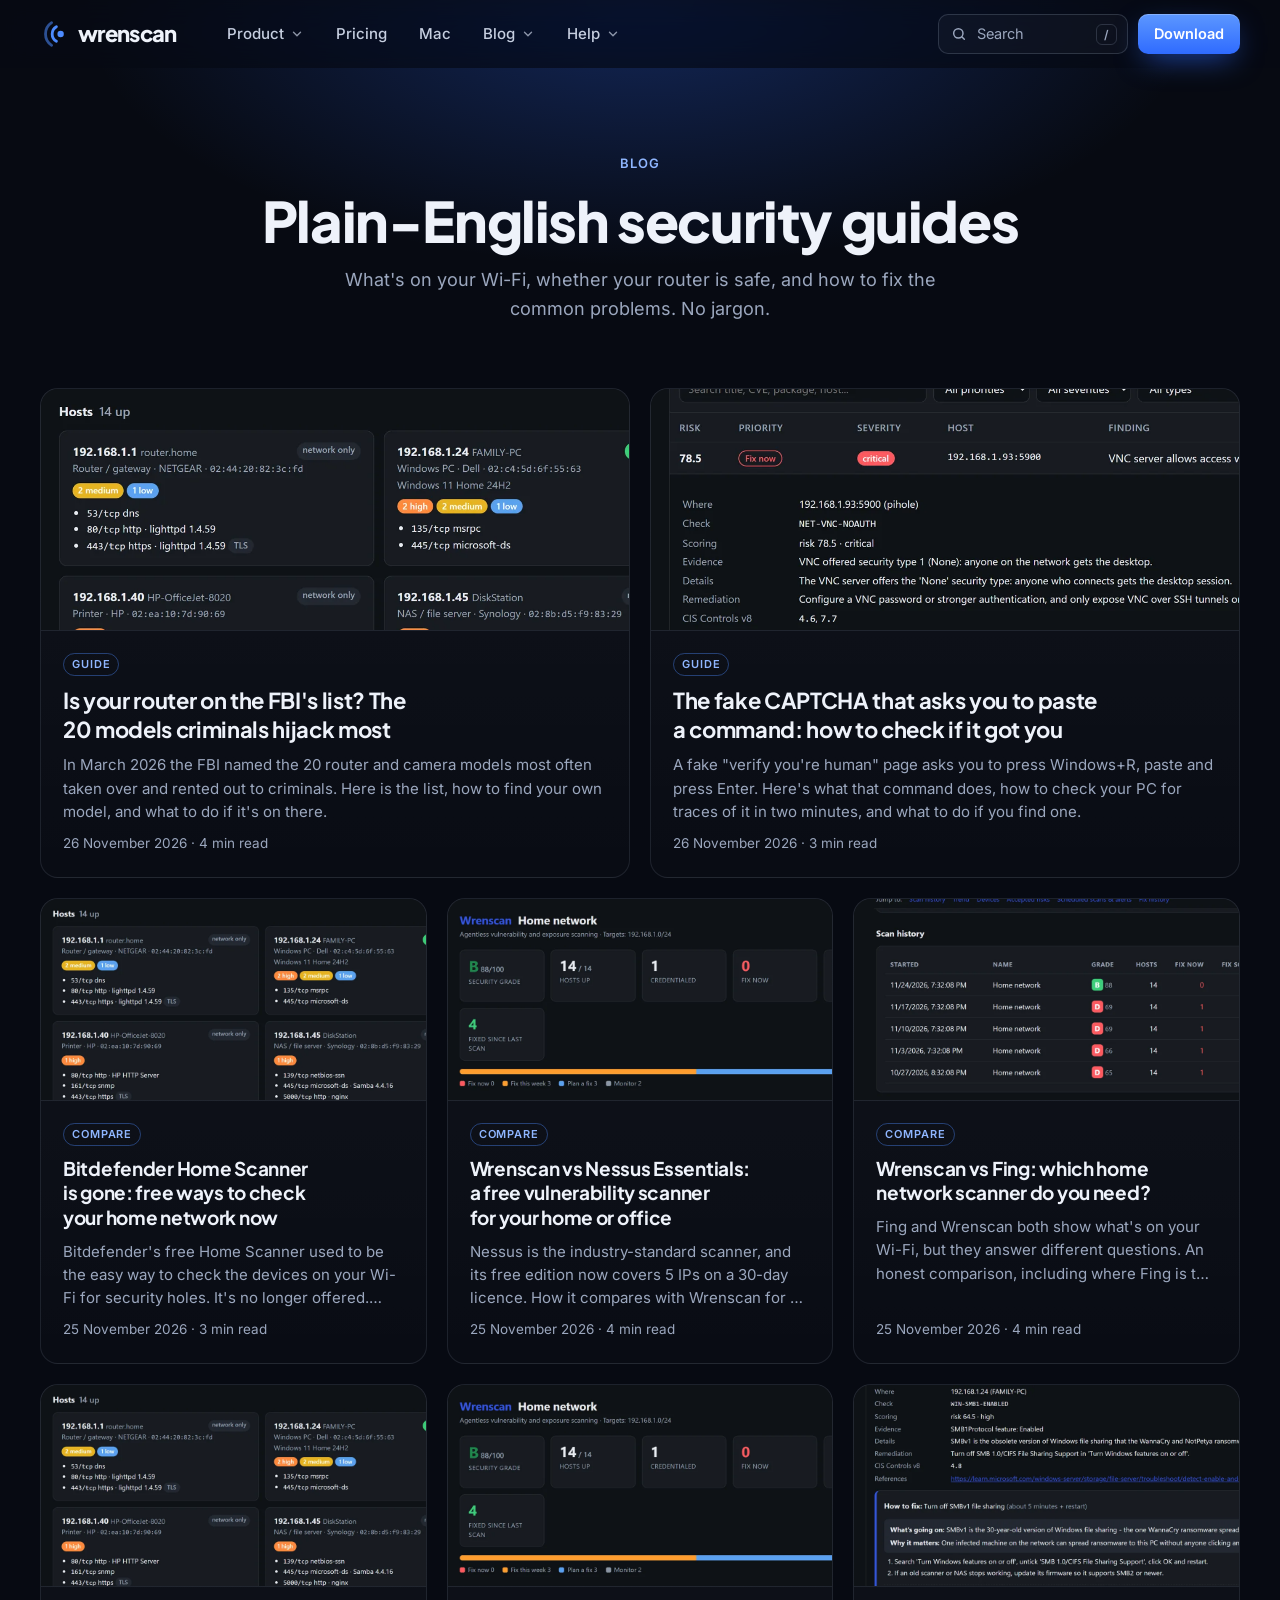
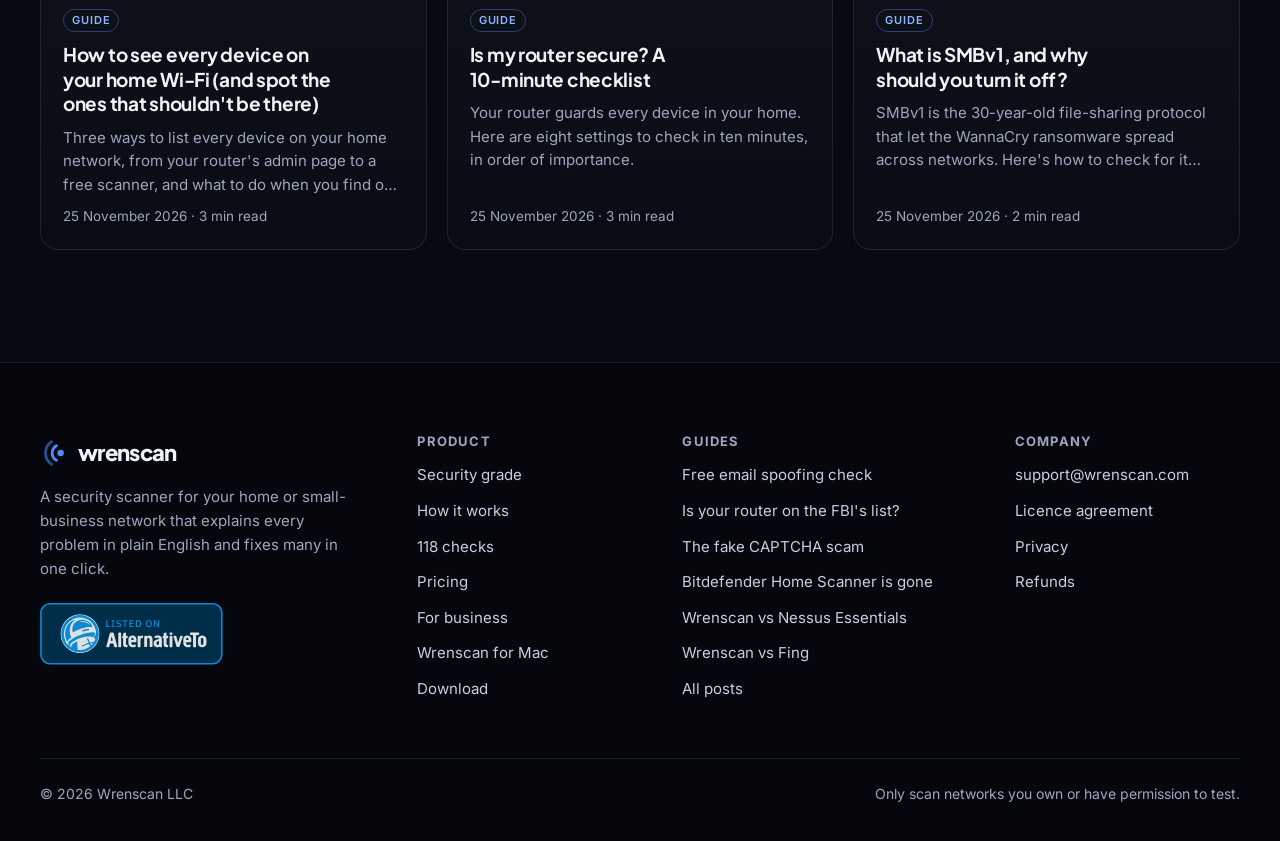
==== commit 01e2ff35: "New page for small offices and IT" ====
--- a/blog/index.html
+++ b/blog/index.html
@@ -72,7 +72,7 @@
   <div class="wrap">
     <div class="fgrid">
       <div><a class="logo" href="/"><svg viewBox="0 0 32 32" fill="none" aria-hidden="true"><circle cx="22" cy="16" r="3.4" fill="#4D8BFF"/><path d="M17.5 8.2a9 9 0 0 0 0 15.6" stroke="#4D8BFF" stroke-width="3" stroke-linecap="round"/><path d="M12.4 3.9a14.5 14.5 0 0 0 0 24.2" stroke="#4D8BFF" stroke-width="3" stroke-linecap="round" opacity=".55"/></svg>wrenscan</a><p class="blurb">A security scanner for your home or small-business network that explains every problem in plain English and fixes many in one click.</p><a class="altto" href="https://alternativeto.net/software/wrenscan/about/?utm_source=badge&amp;utm_medium=referral" target="_blank" rel="noopener"><img src="/img/alternativeto-badge.svg" alt="Wrenscan is listed on AlternativeTo" width="183" height="62" loading="lazy"></a></div>
-      <div><h4>Product</h4><ul><li><a href="/#grade">Security grade</a></li><li><a href="/#how">How it works</a></li><li><a href="/#checks">118 checks</a></li><li><a href="/#pricing">Pricing</a></li><li><a href="/mac/">Wrenscan for Mac</a></li><li><a href="https://downloads.wrenscan.com/download.html">Download</a></li></ul></div>
+      <div><h4>Product</h4><ul><li><a href="/#grade">Security grade</a></li><li><a href="/#how">How it works</a></li><li><a href="/#checks">118 checks</a></li><li><a href="/#pricing">Pricing</a></li><li><a href="/business/">For business</a></li><li><a href="/mac/">Wrenscan for Mac</a></li><li><a href="https://downloads.wrenscan.com/download.html">Download</a></li></ul></div>
       <div><h4>Guides</h4><ul><li><a href="https://downloads.wrenscan.com/email-check.html">Free email spoofing check</a></li><li><a href="/post/is-my-router-on-the-fbi-list/">Is your router on the FBI&#x27;s list?</a></li><li><a href="/post/fake-captcha-paste-command-scam/">The fake CAPTCHA scam</a></li><li><a href="/post/bitdefender-home-scanner-alternative/">Bitdefender Home Scanner is gone</a></li><li><a href="/post/wrenscan-vs-nessus-essentials/">Wrenscan vs Nessus Essentials</a></li><li><a href="/post/wrenscan-vs-fing/">Wrenscan vs Fing</a></li><li><a href="/blog/">All posts</a></li></ul></div>
       <div><h4>Company</h4><ul><li><a href="mailto:support@wrenscan.com">support@wrenscan.com</a></li><li><a href="https://downloads.wrenscan.com/eula.html">Licence agreement</a></li><li><a href="https://downloads.wrenscan.com/privacy.html">Privacy</a></li><li><a href="https://downloads.wrenscan.com/refund-policy.html">Refunds</a></li></ul></div>
     </div>
